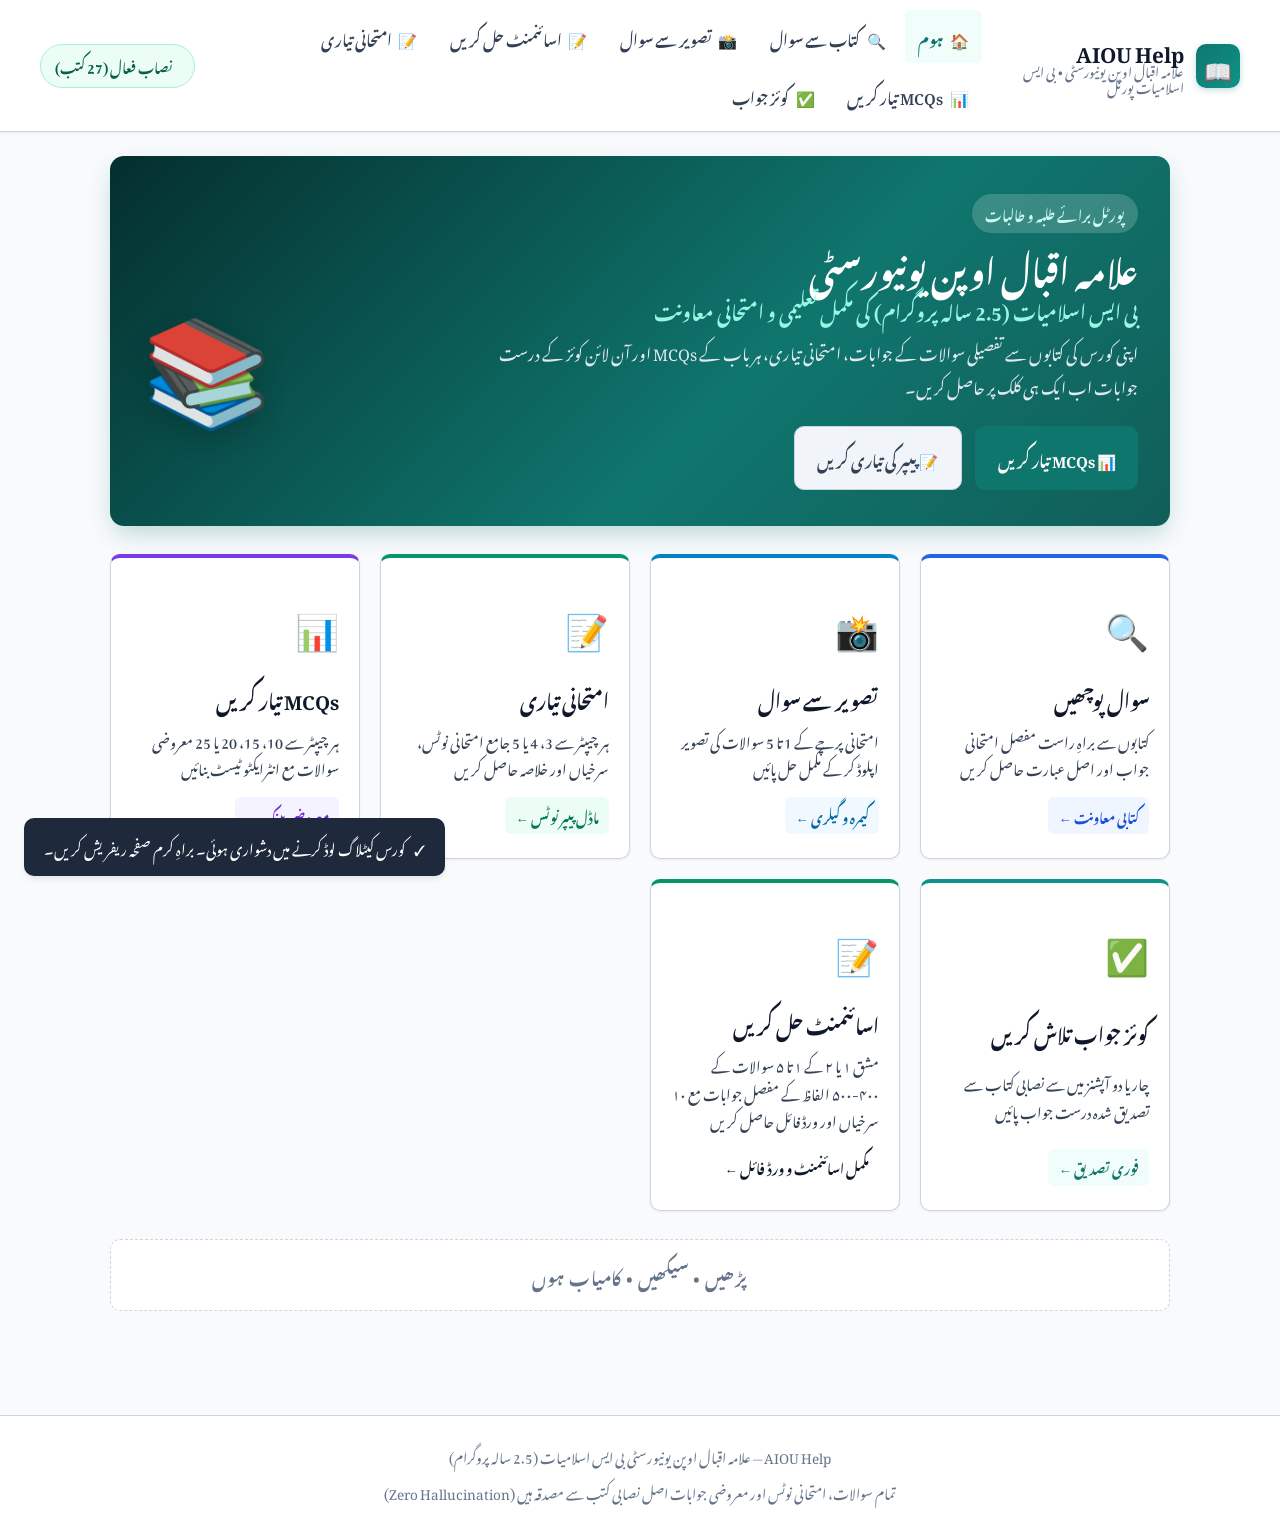
==== index.html @ 93ca55b2 "Fix assignment semester and course dropdown dynamic synchronization" ====
<!DOCTYPE html>
<html lang="ur" dir="rtl">
<head>
    <meta charset="UTF-8">
    <meta name="viewport" content="width=device-width, initial-scale=1.0, maximum-scale=5.0">
    <title>AIOU Help — علامہ اقبال اوپن یونیورسٹی تعلیمی و امتحانی پورٹل</title>
    <!-- Jameel Noori Nastaleeq Official Web Font CDN -->
    <link href="https://cdn.jsdelivr.net/npm/jameel-noori@1.1.2/jameel-noori.min.css" rel="stylesheet">
    <!-- Google Fonts Fallbacks for High-Quality Urdu Typography -->
    <link rel="preconnect" href="https://fonts.googleapis.com">
    <link rel="preconnect" href="https://fonts.gstatic.com" crossorigin>
    <link href="https://fonts.googleapis.com/css2?family=Gulzar&family=Noto+Nastaliq+Urdu:wght@400;600;700&display=swap" rel="stylesheet">
    <link rel="stylesheet" href="style.css">
</head>
<body>

    <!-- Header Section -->
    <header class="header">
        <div class="header-container">
            <div class="header-brand" onclick="switchFeature('home')">
                <div class="brand-icon-circle">📖</div>
                <div class="brand-title-wrap">
                    <h1 class="brand-title">AIOU Help</h1>
                    <span class="brand-subtitle">علامہ اقبال اوپن یونیورسٹی • بی ایس اسلامیات پورٹل</span>
                </div>
            </div>

            <!-- Desktop Nav Links -->
            <nav class="header-nav-links">
                <button class="nav-link-btn active" id="nav-btn-home" onclick="switchFeature('home')">
                    <span>🏠</span><span>ہوم</span>
                </button>
                <button class="nav-link-btn" id="nav-btn-qa" onclick="switchFeature('qa')">
                    <span>🔍</span><span>کتاب سے سوال</span>
                </button>
                <button class="nav-link-btn" id="nav-btn-image-qa" onclick="switchFeature('image_qa', true)">
                    <span>📸</span><span>تصویر سے سوال</span>
                </button>
                <button class="nav-link-btn" id="nav-btn-assignment" onclick="switchFeature('assignment')">
                    <span>📝</span><span>اسائنمنٹ حل کریں</span>
                </button>
                <button class="nav-link-btn" id="nav-btn-exam" onclick="switchFeature('exam')">
                    <span>📝</span><span>امتحانی تیاری</span>
                </button>
                <button class="nav-link-btn" id="nav-btn-mcq-gen" onclick="switchFeature('mcq_gen')">
                    <span>📊</span><span>MCQs تیار کریں</span>
                </button>
                <button class="nav-link-btn" id="nav-btn-quiz" onclick="switchFeature('quiz')">
                    <span>✅</span><span>کوئز جواب</span>
                </button>
            </nav>

            <div class="status-badge" id="system-status-badge">
                <span class="status-dot"></span>
                <span id="system-status-text">نصاب فعال (27 کتب)</span>
            </div>
        </div>
    </header>

    <!-- Hidden global elements to maintain compatibility -->
    <input type="hidden" id="semester-select" value="1">
    <input type="hidden" id="course-select" value="4934">

    <!-- Main Content Container -->
    <main class="main-content">

        <!-- SECTION 0: ہوم / ڈیش بورڈ (Overview Landing matching mockup) -->
        <section id="section-home" class="feature-panel">
            <!-- Hero Welcome Card -->
            <div class="hero-welcome-card">
                <div class="hero-content">
                    <span class="hero-tag">پورٹل برائے طلبہ و طالبات</span>
                    <h2 class="hero-title">علامہ اقبال اوپن یونیورسٹی</h2>
                    <h3 class="hero-subtitle">بی ایس اسلامیات (2.5 سالہ پروگرام) کی مکمل تعلیمی و امتحانی معاونت</h3>
                    <p class="hero-desc">اپنی کورس کی کتابوں سے تفصیلی سوالات کے جوابات، امتحانی تیاری، ہر باب کے MCQs اور آن لائن کوئز کے درست جوابات اب ایک ہی کلک پر حاصل کریں۔</p>
                    <div class="hero-actions">
                        <button class="btn btn-primary" onclick="switchFeature('mcq_gen')">
                            <span>📊 MCQs تیار کریں</span>
                        </button>
                        <button class="btn btn-secondary" onclick="switchFeature('exam')">
                            <span>📝 پیپر کی تیاری کریں</span>
                        </button>
                    </div>
                </div>
                <div class="hero-graphic">
                    <div class="hero-book-stack">📚</div>
                </div>
            </div>

            <!-- 5 Colorful Feature Cards matching user mockup collage -->
            <div class="home-feature-cards-grid">
                <!-- Card 1: کتاب سے سوال -->
                <div class="home-feat-card feat-blue" onclick="switchFeature('qa')">
                    <div class="home-feat-icon">🔍</div>
                    <h3 class="home-feat-title">سوال پوچھیں</h3>
                    <p class="home-feat-desc">کتابوں سے براہِ راست مفصل امتحانی جواب اور اصل عبارت حاصل کریں</p>
                    <span class="home-feat-badge">کتابی معاونت ←</span>
                </div>

                <!-- Card 2: تصویر سے سوال -->
                <div class="home-feat-card feat-sky" onclick="switchFeature('image_qa', true)">
                    <div class="home-feat-icon">📸</div>
                    <h3 class="home-feat-title">تصویر سے سوال</h3>
                    <p class="home-feat-desc">امتحانی پرچے کے 1 تا 5 سوالات کی تصویر اپلوڈ کر کے مکمل حل پائیں</p>
                    <span class="home-feat-badge">کیمرہ و گیلری ←</span>
                </div>

                <!-- Card 3: امتحانی تیاری -->
                <div class="home-feat-card feat-green" onclick="switchFeature('exam')">
                    <div class="home-feat-icon">📝</div>
                    <h3 class="home-feat-title">امتحانی تیاری</h3>
                    <p class="home-feat-desc">ہر چیپٹر سے 3، 4 یا 5 جامع امتحانی نوٹس، سرخیاں اور خلاصہ حاصل کریں</p>
                    <span class="home-feat-badge">ماڈل پیپر نوٹس ←</span>
                </div>

                <!-- Card 4: MCQs تیار کریں -->
                <div class="home-feat-card feat-purple" onclick="switchFeature('mcq_gen')">
                    <div class="home-feat-icon">📊</div>
                    <h3 class="home-feat-title">MCQs تیار کریں</h3>
                    <p class="home-feat-desc">ہر چیپٹر سے 10، 15، 20 یا 25 معروضی سوالات مع انٹرایکٹو ٹیسٹ بنائیں</p>
                    <span class="home-feat-badge">معروضی بینک ←</span>
                </div>

                <!-- Card 5: کوئز جواب -->
                <div class="home-feat-card feat-teal" onclick="switchFeature('quiz')">
                    <div class="home-feat-icon">✅</div>
                    <h3 class="home-feat-title">کوئز جواب تلاش کریں</h3>
                    <p class="home-feat-desc">چار یا دو آپشنز میں سے نصابی کتاب سے تصدیق شدہ درست جواب پائیں</p>
                    <span class="home-feat-badge">فوری تصدیق ←</span>
                </div>

                <!-- Card 6: اسائنمنٹ حل کریں -->
                <div class="home-feat-card feat-emerald" onclick="switchFeature('assignment')">
                    <div class="home-feat-icon">📝</div>
                    <h3 class="home-feat-title">اسائنمنٹ حل کریں</h3>
                    <p class="home-feat-desc">مشق ۱ یا ۲ کے ۱ تا ۵ سوالات کے ۴۰۰-۵۰۰ الفاظ کے مفصل جوابات مع ۱۰ سرخیاں اور ورڈ فائل حاصل کریں</p>
                    <span class="home-feat-badge">مکمل اسائنمنٹ و ورڈ فائل ←</span>
                </div>
            </div>

            <!-- Bottom Motto Tagline -->
            <div class="home-motto-bar">
                <span>پڑھیں • سیکھیں • کامیاب ہوں</span>
            </div>
        </section>

        <!-- FEATURE 1: کتاب سے سوال پوچھیں -->
        <section id="section-qa" class="feature-panel" style="display: none;">
            <div class="card">
                <div class="panel-header">
                    <h2 class="panel-title">🔍 فیچر نمبر ۱: کتاب سے سوال پوچھیں</h2>
                    <p class="panel-subtitle">کتاب کے کسی بھی موضوع، فقہی مسئلے یا امتحانی سوال کا تفصیلی جواب کتاب کے حوالے اور اصل عبارت کے ساتھ حاصل کریں۔</p>
                </div>

                <!-- Clean Integrated Selection Row -->
                <div class="selection-row-inline">
                    <div class="form-group">
                        <label class="form-label" for="qa-semester-select">
                            <span>۱۔ سمسٹر منتخب کریں:</span>
                        </label>
                        <select id="qa-semester-select" class="form-select urdu-text" onchange="onSemesterChange('qa')">
                            <option value="1">سمسٹر 1 (بہار 2024)</option>
                            <option value="2">سمسٹر 2 (خزاں 2024)</option>
                            <option value="3">سمسٹر 3 (بہار 2025)</option>
                            <option value="4">سمسٹر 4 (خزاں 2025)</option>
                            <option value="5">سمسٹر 5 (تکمیلی سمسٹر)</option>
                        </select>
                    </div>

                    <div class="form-group">
                        <label class="form-label" for="qa-course-select">
                            <span>۲۔ کتاب / کورس منتخب کریں:</span>
                        </label>
                        <select id="qa-course-select" class="form-select urdu-text" onchange="onCourseChange('qa')">
                            <option value="">-- کتاب منتخب کریں --</option>
                        </select>
                    </div>
                </div>

                <!-- Answer Mode Switcher -->
                <div class="mode-subtabs" style="margin-top: 1rem;">
                    <label class="mode-radio">
                        <input type="radio" name="qa-mode" value="explanation" checked onchange="onQAModeChange()">
                        <span>📝 تفصیلی امتحانی جواب (Detailed Exam-Style Answer)</span>
                    </label>
                    <label class="mode-radio">
                        <input type="radio" name="qa-mode" value="exact" onchange="onQAModeChange()">
                        <span>📖 کتاب کی من و عن اصل عبارت (Exact Book Quotation)</span>
                    </label>
                </div>

                <div class="form-group" style="margin-top: 1rem;">
                    <div class="form-label-row">
                        <label class="form-label" for="question-input" style="margin-bottom: 0;">
                            <span>✍️ اپنا سوال درج کریں:</span>
                        </label>
                        <div style="display: flex; gap: 0.5rem; flex-wrap: wrap;">
                            <button type="button" class="btn-paste" onclick="switchFeature('image_qa', true)">
                                <span>📷 تصویر سے سوال منتخب کریں</span>
                            </button>
                            <button type="button" class="btn-paste" onclick="pasteIntoInput('question-input')">
                                <span>📋 پیسٹ کریں</span>
                            </button>
                        </div>
                    </div>
                    <textarea 
                        id="question-input" 
                        class="form-textarea urdu-text" 
                        placeholder="مثال: شریعت اسلامیہ سے کیا مراد ہے؟ یا سیرت النبی ﷺ کا مفہوم بیان کریں... (آپ کی بورڈ سے Ctrl+V دبا کر یا اوپر 'پیسٹ کریں' بٹن سے بھی سوال پیسٹ کر سکتے ہیں)"
                    ></textarea>
                </div>

                <!-- Example Chips -->
                <div class="example-chips">
                    <span class="chip-label">فوری امتحانی سوالات:</span>
                    <button class="chip-btn urdu-text" onclick="fillExample('شریعت اسلامیہ سے کیا مراد ہے؟', '3', '2953')">شریعت اسلامیہ کی تعریف (2953)</button>
                    <button class="chip-btn urdu-text" onclick="fillExample('اصطلاحاً غزوہ سے کیا مراد ہے؟', '1', '4934')">غزوہ کی تعریف (4934)</button>
                    <button class="chip-btn urdu-text" onclick="fillExample('مذاہبِ عالم کی تاریخ اور ضرورت و اہمیت بیان کریں۔', '1', '1902')">مطالعہ مذاہبِ عالم (1902)</button>
                    <button class="chip-btn urdu-text" onclick="fillExample('اسلام کا اقتصادی نظام اور اس کی خصوصیات کیا ہیں؟', '2', '1913')">اسلام کا اقتصادی نظام (1913)</button>
                </div>

                <div class="button-row">
                    <button id="qa-submit-btn" class="btn btn-primary" onclick="handleQASubmit()">
                        <span id="qa-spinner" class="spinner" style="display: none;"></span>
                        <span>🔍 جواب حاصل کریں (Get Answer)</span>
                    </button>
                    <button class="btn btn-secondary" onclick="clearQAForm()">
                        <span>🔄 سوال صاف کریں</span>
                    </button>
                </div>

                <!-- QA Answer Result Card -->
                <div id="qa-result-area" class="answer-section" style="display: none;">
                    <div class="answer-card">
                        <div class="answer-header">
                            <div class="answer-title">
                                <span>📑</span>
                                <span id="qa-header-title">مستند کتابی جواب</span>
                            </div>
                            <div class="ref-badges">
                                <span class="ref-badge badge-book" id="qa-badge-book">کتاب</span>
                                <span class="ref-badge badge-page" id="qa-badge-page">صفحہ</span>
                            </div>
                        </div>

                        <div class="answer-body urdu-text" id="qa-body-content"></div>

                        <!-- References -->
                        <div class="references-wrapper" id="qa-references-container">
                            <h3 class="references-title">
                                <span>📚</span>
                                <span>جواب کا حوالہ (Source References)</span>
                            </h3>
                            <div id="qa-references-list"></div>
                        </div>

                        <div class="copy-actions-bar">
                            <button class="btn btn-outline" onclick="copyQAAnswerOnly(this)">
                                <span>📋 جواب کاپی کریں</span>
                            </button>
                            <button class="btn btn-outline" onclick="copyQAFullWithRefs(this)">
                                <span>📜 جواب بمع حوالہ کاپی کریں</span>
                            </button>
                            <button class="btn btn-outline" onclick="copyQAOriginalQuote(this)">
                                <span>📖 اصل عبارت کاپی کریں</span>
                            </button>
                            <button class="btn btn-outline" onclick="copyQAQuestion(this)">
                                <span>❓ سوال کاپی کریں</span>
                            </button>
                        </div>
                    </div>
                </div>

            </div>
        </section>

        <!-- FEATURE 2: تصویر سے سوال پوچھیں (Vision Multi-Question Solver) -->
        <section id="section-image-qa" class="feature-panel" style="display: none;">
            <div class="card">
                <div class="panel-header">
                    <h2 class="panel-title">📸 فیچر نمبر ۲: تصویر سے سوال پوچھیں (امتحانی پرچے کے تمام سوالات کا حل)</h2>
                    <p class="panel-subtitle">امتحانی پرچے، اسائنمنٹ یا ہاتھ سے لکھے گئے 1 تا 5 سوالات کی تصویر اپلوڈ کریں، ہمارا سسٹم تمام سوالات پڑھ کر کتاب سے مفصل امتحانی جوابات فراہم کرے گا۔</p>
                </div>

                <!-- Clean Integrated Selection Row -->
                <div class="selection-row-inline">
                    <div class="form-group">
                        <label class="form-label" for="image-qa-semester-select">
                            <span>۱۔ سمسٹر منتخب کریں:</span>
                        </label>
                        <select id="image-qa-semester-select" class="form-select urdu-text" onchange="onSemesterChange('image-qa')">
                            <option value="1">سمسٹر 1 (بہار 2024)</option>
                            <option value="2">سمسٹر 2 (خزاں 2024)</option>
                            <option value="3">سمسٹر 3 (بہار 2025)</option>
                            <option value="4">سمسٹر 4 (خزاں 2025)</option>
                            <option value="5">سمسٹر 5 (تکمیلی سمسٹر)</option>
                        </select>
                    </div>

                    <div class="form-group">
                        <label class="form-label" for="image-qa-course-select">
                            <span>۲۔ کتاب / کورس منتخب کریں:</span>
                        </label>
                        <select id="image-qa-course-select" class="form-select urdu-text" onchange="onCourseChange('image-qa')">
                            <option value="">-- کتاب منتخب کریں --</option>
                        </select>
                    </div>
                </div>

                <!-- Drag & Drop Zone -->
                <div class="image-dropzone" id="image-dropzone" onclick="triggerImageFileInput()" style="cursor: pointer; margin-top: 1.25rem;">
                    <div class="dropzone-icon">📁</div>
                    <div class="dropzone-title">اپنے کمپیوٹر یا موبائل سے سوالیہ تصویر منتخب کرنے کے لیے یہاں کلک کریں</div>
                    <div class="dropzone-desc">JPG, PNG, WEBP تصاویر اور موبائل کیمرہ فوٹوز (1 تا 5 یا اس سے زائد امتحانی سوالات)</div>
                    
                    <div class="dropzone-actions" onclick="event.stopPropagation();">
                        <button type="button" class="btn btn-primary" onclick="triggerImageFileInput()">
                            <span>📁 گیلری / PC سے تصویر منتخب کریں</span>
                        </button>
                        <button type="button" class="btn btn-secondary" onclick="triggerCameraInput()">
                            <span>📷 کیمرہ سے فوٹو لیں</span>
                        </button>
                    </div>
                </div>

                <input type="file" id="image-file-input" accept="image/*" style="display: none;" onchange="handleImageFileSelected(this)">
                <input type="file" id="camera-file-input" accept="image/*" capture="environment" style="display: none;" onchange="handleImageFileSelected(this)">

                <!-- Image Preview Card -->
                <div id="image-preview-card" class="image-preview-card" style="display: none;">
                    <img id="image-preview-thumb" class="image-preview-thumb" src="" alt="سوالیہ تصویر">
                    <div class="image-preview-info">
                        <div style="font-weight: 700; color: #0f172a;" id="image-filename">question-paper.jpg</div>
                        <div class="image-meta-pill" id="image-filesize">سائز: 250 KB</div>
                        <p style="margin-top: 0.5rem; font-size: 0.88rem; color: #64748b;">تصویر کامیابی سے منتخب ہو گئی۔ اب نیچے دیے گئے بٹن پر کلک کر کے تمام سوالات حل کریں۔</p>
                    </div>
                    <div>
                        <button type="button" class="btn btn-secondary" onclick="removeSelectedImage()" style="color: #dc2626; border-color: #fca5a5;">
                            <span>❌ تصویر ہٹائیں</span>
                        </button>
                    </div>
                </div>

                <!-- Submit Button Row -->
                <div class="button-row" style="margin-top: 1.5rem;">
                    <button id="image-submit-btn" class="btn btn-primary" onclick="handleImageQASubmit()">
                        <span id="image-spinner" class="spinner" style="display: none;"></span>
                        <span>🔍 تصویر کے تمام سوالات حل کریں (Solve All Questions)</span>
                    </button>
                    <button type="button" class="btn btn-secondary" onclick="clearImageQAForm()">
                        <span>🔄 صاف کریں</span>
                    </button>
                </div>

                <!-- Image Questions Results Container -->
                <div id="image-results-area" class="image-results-wrapper" style="display: none;">
                    <div class="image-master-bar">
                        <div class="image-master-title">
                            <span>✅</span>
                            <span id="image-master-count-text">تصویر سے حل شدہ امتحانی سوالات</span>
                        </div>
                        <button class="btn btn-primary" id="btn-copy-all-image-qa" onclick="copyAllImageQA()">
                            <span>📋 تمام سوالات و جوابات ایک ساتھ کاپی کریں</span>
                        </button>
                    </div>

                    <!-- Individual Questions Container -->
                    <div id="image-questions-container"></div>
                </div>

            </div>
        </section>

        <!-- FEATURE: اسائنمنٹ کے سوالات حل کریں (AIOU Assignment Assistant) -->
        <section id="section-assignment" class="feature-panel" style="display: none;">
            <div class="card">
                <div class="panel-header">
                    <h2 class="panel-title">📝 اسائنمنٹ حل کریں (AIOU Assignment Assistant)</h2>
                    <p class="panel-subtitle">سمسٹر، کتاب اور مشق نمبر (مشق ۱ یا ۲) کا انتخاب فرمائیں۔ مشق کے ۱ تا ۵ سوالات کے تقریباً ۴۰۰ تا ۵۰۰ الفاظ پر مشتمل مفصل و معیاری جوابات مع ۱۰ سرخیاں، کتاب، یونٹ نمبر اور صفحہ حاصل کریں اور فوری ایم ایس ورڈ (.doc) فائل ڈاؤن لوڈ کریں۔</p>
                </div>

                <!-- Assignment Selector & Form Card -->
                <div class="form-grid">
                    <!-- Row 1: Semester & Course Selectors -->
                    <div class="selectors-grid">
                        <div class="form-group">
                            <label for="assignment-semester-select">
                                <span class="label-icon">🎓</span>
                                <span>سمسٹر منتخب کریں:</span>
                            </label>
                            <select id="assignment-semester-select" class="select-field" onchange="onSemesterChange('assignment');">
                                <option value="">-- پہلے سمسٹر منتخب کریں --</option>
                            </select>
                        </div>

                        <div class="form-group">
                            <label for="assignment-course-select">
                                <span class="label-icon">📚</span>
                                <span>کتاب / کورس کوڈ منتخب کریں:</span>
                            </label>
                            <select id="assignment-course-select" class="select-field" onchange="onCourseChange('assignment');">
                                <option value="">-- پہلے سمسٹر کا انتخاب کریں --</option>
                            </select>
                        </div>
                    </div>

                    <!-- Row 2: Assignment Number Selection (مشق ۱ یا ۲) -->
                    <div class="asg-picker-row" style="margin-top: 1rem;">
                        <label class="asg-picker-title" style="font-weight: 700; color: var(--text-primary); margin-bottom: 0.5rem; display: block;">
                            <span class="label-icon">📑</span>
                            <span>مشق نمبر منتخب کریں (Select Assignment):</span>
                        </label>
                        <div class="picker-radios">
                            <label class="picker-pill">
                                <input type="radio" name="assignment-num-choice" value="1" checked onchange="handleAssignmentNumChange('1')">
                                <span>مشق نمبر ۱ (Assignment 1 — یونٹ نمبر ۱ تا ۵)</span>
                            </label>
                            <label class="picker-pill">
                                <input type="radio" name="assignment-num-choice" value="2" onchange="handleAssignmentNumChange('2')">
                                <span>مشق نمبر ۲ (Assignment 2 — یونٹ نمبر ۶ تا ۹)</span>
                            </label>
                        </div>
                    </div>

                    <!-- Row 3: Input Mode Tabs -->
                    <div class="asg-mode-tabs-container" style="margin-top: 1.25rem;">
                        <div class="asg-tabs-header">
                            <button type="button" class="asg-tab-btn active" id="asg-tab-btn-bulk" onclick="switchAssignmentInputMode('bulk')">
                                <span>📚 تمام ۵ سوالات اکٹھے حل کریں (مکمل مشق)</span>
                            </button>
                            <button type="button" class="asg-tab-btn" id="asg-tab-btn-single" onclick="switchAssignmentInputMode('single')">
                                <span>🔍 ایک ایک سوال حل کریں</span>
                            </button>
                            <button type="button" class="asg-tab-btn" id="asg-tab-btn-image" onclick="switchAssignmentInputMode('image')">
                                <span>📸 تصویر سے سوالات حل کریں</span>
                            </button>
                        </div>

                        <!-- Tab 1: Bulk 5 Questions Mode -->
                        <div id="asg-mode-bulk-area" class="asg-mode-content-box">
                            <div class="asg-bulk-toolbar">
                                <span style="font-size: 0.92rem; color: var(--text-secondary);">
                                    مشق کے پانچوں سوالات درج فرمائیں، یا نیچے دیا گیا بٹن دبا کر اس کورس اور مشق کے ۵ معیاری سوالات خودکار لوڈ کریں:
                                </span>
                                <div style="display: flex; gap: 0.5rem; flex-wrap: wrap; margin-top: 0.5rem;">
                                    <button type="button" class="btn btn-secondary btn-sm" onclick="loadStandardAssignmentQuestions()">
                                        <span>✨ اس مشق کے ۵ معیاری سوالات خودکار لوڈ کریں</span>
                                    </button>
                                    <button type="button" class="btn btn-outline btn-sm" onclick="clearAssignmentInputs()">
                                        <span>🔄 تمام خانے خالی کریں</span>
                                    </button>
                                </div>
                            </div>

                            <div class="asg-5-inputs-grid" style="margin-top: 0.85rem; display: grid; gap: 0.65rem;">
                                <div class="form-group" style="margin-bottom: 0;">
                                    <label for="asg-q-1" style="font-size: 0.9rem;"><strong>سوال نمبر ۱:</strong></label>
                                    <input type="text" id="asg-q-1" class="input-field" placeholder="پہلا سوال درج کریں...">
                                </div>
                                <div class="form-group" style="margin-bottom: 0;">
                                    <label for="asg-q-2" style="font-size: 0.9rem;"><strong>سوال نمبر ۲:</strong></label>
                                    <input type="text" id="asg-q-2" class="input-field" placeholder="دوسرا سوال درج کریں...">
                                </div>
                                <div class="form-group" style="margin-bottom: 0;">
                                    <label for="asg-q-3" style="font-size: 0.9rem;"><strong>سوال نمبر ۳:</strong></label>
                                    <input type="text" id="asg-q-3" class="input-field" placeholder="تیسرا سوال درج کریں...">
                                </div>
                                <div class="form-group" style="margin-bottom: 0;">
                                    <label for="asg-q-4" style="font-size: 0.9rem;"><strong>سوال نمبر ۴:</strong></label>
                                    <input type="text" id="asg-q-4" class="input-field" placeholder="چوتھا سوال درج کریں...">
                                </div>
                                <div class="form-group" style="margin-bottom: 0;">
                                    <label for="asg-q-5" style="font-size: 0.9rem;"><strong>سوال نمبر ۵:</strong></label>
                                    <input type="text" id="asg-q-5" class="input-field" placeholder="پانچواں سوال درج کریں...">
                                </div>
                            </div>

                            <div style="margin-top: 0.75rem;">
                                <details class="asg-paste-details" style="background: #f8fafc; border: 1px solid var(--border-light); border-radius: 6px; padding: 0.5rem 0.75rem;">
                                    <summary style="cursor: pointer; color: var(--primary); font-weight: 700; font-size: 0.9rem;">
                                        یا ایک ہی بڑے باکس میں تمام سوالات ایک ساتھ پیسٹ کریں (کلک کریں) ▾
                                    </summary>
                                    <div style="margin-top: 0.5rem;">
                                        <textarea id="asg-bulk-paste-box" class="textarea-field" rows="4" placeholder="یہاں مشق کے تمام سوالات ایک ساتھ پیسٹ کریں..."></textarea>
                                    </div>
                                </details>
                            </div>
                        </div>

                        <!-- Tab 2: Single Question Mode -->
                        <div id="asg-mode-single-area" class="asg-mode-content-box" style="display: none;">
                            <div class="form-group">
                                <label for="asg-single-q-input">
                                    <span>اپنی اسائنمنٹ کا کوئی بھی ایک سوال درج فرمائیں:</span>
                                </label>
                                <textarea id="asg-single-q-input" class="textarea-field" rows="3" placeholder="مثلاً: علمِ تجوید کی بنیادی تعریف، اہمیت اور قرآن و سنت کی روشنی میں فضائل بیان کریں۔"></textarea>
                            </div>
                            <div class="asg-tip-note" style="margin-top: 0.5rem; font-size: 0.85rem; color: #047857; background: #ecfdf5; padding: 0.5rem 0.85rem; border-radius: 6px; border: 1px solid #a7f3d0;">
                                💡 <strong>اسائنمنٹ فائل بلڈر کی سہولت:</strong> آپ جتنے بھی سوالات باری باری حل کریں گے، وہ خودکار طور پر سوال نمبر ۱، ۲، ۳ کی ترتیب سے محفوظ ہو جائیں گے اور آپ ایک ہی کلک سے مکمل اسائنمنٹ ورڈ فائل ڈاؤن لوڈ کر سکیں گے۔
                            </div>
                        </div>

                        <!-- Tab 3: Image Mode -->
                        <div id="asg-mode-image-area" class="asg-mode-content-box" style="display: none;">
                            <div class="upload-dropzone" onclick="triggerAsgImageInput()">
                                <input type="file" id="asg-image-file-input" accept="image/*" style="display: none;" onchange="handleAsgImageSelected(this)">
                                <div class="dropzone-content">
                                    <div class="dropzone-icon">📷</div>
                                    <div class="dropzone-text">
                                        <strong>اسائنمنٹ پیپر کی تصویر منتخب کریں</strong>
                                        <p>موبائل کیمرے سے تصویر لیں یا گیلری سے اپلوڈ کریں</p>
                                    </div>
                                </div>
                            </div>
                            <div id="asg-image-preview-card" style="display: none; margin-top: 0.75rem; background: #f8fafc; border: 1px solid var(--border-light); border-radius: 8px; padding: 0.75rem; align-items: center; justify-content: space-between;">
                                <div style="display: flex; align-items: center; gap: 0.75rem;">
                                    <img id="asg-image-preview-thumb" src="" alt="Preview" style="width: 50px; height: 50px; object-fit: cover; border-radius: 4px; border: 1px solid #cbd5e1;">
                                    <span id="asg-image-filename" style="font-size: 0.9rem; font-weight: 600; color: #1e293b;"></span>
                                </div>
                                <button type="button" class="btn btn-outline btn-sm" onclick="clearAsgImageSelection()">تصویر ہٹائیں ✕</button>
                            </div>
                        </div>
                    </div>

                    <!-- Submit Button Row -->
                    <div class="button-row" style="margin-top: 1.5rem;">
                        <button id="asg-submit-btn" class="btn btn-primary btn-emerald" style="width: 100%; font-size: 1.05rem; padding: 0.85rem;" onclick="handleSolveAssignment()">
                            <span id="asg-spinner" class="spinner" style="display: none;"></span>
                            <span>🚀 اسائنمنٹ کے جامع و مفصل جوابات تیار کریں (۴۰۰-۵۰۰ الفاظ مع ۱۰ سرخیاں)</span>
                        </button>
                    </div>
                </div>

                <!-- Cumulative Document Builder Bar (اسائنمنٹ ڈاکیومنٹ بلڈر سیشن) -->
                <div id="assignment-doc-builder-box" class="assignment-builder-card" style="display: none; margin-top: 1.75rem;">
                    <div class="builder-status-row">
                        <div class="builder-info">
                            <span class="builder-badge">📄 اسائنمنٹ ورڈ فائل سیشن</span>
                            <strong id="builder-course-title">کتاب: ...</strong>
                            <span id="builder-asg-pill" class="badge-pill badge-unit">مشق نمبر ۱</span>
                            <span id="builder-count-pill" class="badge-pill badge-book">۰ سوالات شامل</span>
                        </div>
                        <div class="builder-actions">
                            <button class="btn btn-primary btn-word" onclick="downloadAssignmentWordDoc('all')" title="مائیکروسافٹ ورڈ فائل ڈاؤن لوڈ کریں">
                                <span>📥 مکمل اسائنمنٹ ورڈ فائل ڈاؤن لوڈ کریں (.doc)</span>
                            </button>
                            <button class="btn btn-secondary" onclick="printAssignmentDoc()" title="پرنٹ یا پی ڈی ایف محفوظ کریں">
                                <span>🖨️ پرنٹ / PDF</span>
                            </button>
                            <button class="btn btn-outline" onclick="copyFullAssignment(this)" title="تمام سوالات کلپ بورڈ پر کاپی کریں">
                                <span>📋 تمام سوالات کاپی کریں</span>
                            </button>
                            <button class="btn btn-outline btn-danger-soft" onclick="resetAssignmentDoc()" title="نئی اسائنمنٹ شروع کریں">
                                <span>🗑️ نئی اسائنمنٹ شروع کریں</span>
                            </button>
                        </div>
                    </div>
                    <div id="builder-questions-pills-list" class="builder-pills-row"></div>
                </div>

                <!-- Assignment Results Display Area -->
                <div id="assignment-results-area" class="exam-display-area" style="display: none; margin-top: 2rem;">
                    <div class="exam-summary-bar">
                        <div>
                            <strong id="asg-summary-title">حل شدہ اسائنمنٹ سوالات</strong>
                            <div style="font-size: 0.85rem; color: var(--text-secondary);" id="asg-summary-subtitle"></div>
                        </div>
                        <div style="display: flex; gap: 0.5rem; flex-wrap: wrap;">
                            <button class="btn btn-primary btn-word" onclick="downloadAssignmentWordDoc('all')">
                                <span>📥 مکمل ورڈ فائل ڈاؤن لوڈ کریں (.doc)</span>
                            </button>
                            <button class="btn btn-outline" onclick="copyFullAssignment(this)">
                                <span>📋 تمام ۵ سوالات کاپی کریں</span>
                            </button>
                        </div>
                    </div>

                    <!-- Solved Questions Container -->
                    <div id="assignment-questions-container" class="assignment-questions-list"></div>

                    <!-- End of Assignment Bottom Action Bar -->
                    <div class="mcq-bottom-master-bar" style="margin-top: 2rem;">
                        <div class="bottom-bar-content">
                            <div class="bottom-bar-text">
                                <strong style="font-size: 1.15rem; color: #065f46;">📚 مکمل اسائنمنٹ تیار ہے!</strong>
                                <p style="margin-top: 0.35rem; color: #047857; font-size: 0.95rem;">
                                    آپ نیچے دیا گیا بٹن دبا کر یہ مکمل اسائنمنٹ آفیشل ٹائٹل پیج (سرورق)، انڈیکس، حوالہ جات اور تمام سوالات کے ۱۰ عناوین سمیت مائیکروسافٹ ورڈ (.doc) فارمیٹ میں فوری ڈاؤن لوڈ کر سکتے ہیں۔
                                </p>
                            </div>
                            <div style="display: flex; gap: 0.75rem; flex-wrap: wrap; justify-content: center;">
                                <button class="btn btn-primary btn-word" style="font-size: 1.05rem; padding: 0.85rem 1.75rem;" onclick="downloadAssignmentWordDoc('all')">
                                    <span>📥 مکمل اسائنمنٹ ورڈ فائل ڈاؤن لوڈ کریں (.doc / MS Word)</span>
                                </button>
                                <button class="btn btn-secondary" style="font-size: 1rem; padding: 0.8rem 1.4rem;" onclick="copyFullAssignment(this)">
                                    <span>📋 تمام سوالات کلپ بورڈ پر کاپی کریں</span>
                                </button>
                            </div>
                        </div>
                    </div>
                </div>

            </div>
        </section>

        <!-- FEATURE 3: پیپر کی تیاری -->
        <section id="section-exam" class="feature-panel" style="display: none;">
            <div class="card">
                <div class="panel-header">
                    <h2 class="panel-title">📝 فیچر نمبر ۳: پیپر کی تیاری (Exam Preparation)</h2>
                    <p class="panel-subtitle">منتخب کردہ کتاب کے تمام چیپٹرز سے جامع تعلیمی ماڈل نوٹس، تعریفات، ذیلی سرخیاں، مستند حوالہ جات اور خلاصہ جات حاصل کریں۔</p>
                </div>

                <div class="feature-layout-3col">
                    <!-- Right side (Desktop): مرحلہ وار ہدایات -->
                    <div class="steps-guide-card">
                        <div class="guide-title">
                            <span>📋</span>
                            <span>مرحلہ وار ہدایات</span>
                        </div>
                        <div class="guide-steps-list">
                            <div class="guide-step-item">
                                <span class="step-num-badge">۱</span>
                                <span class="step-text">سمسٹر کا انتخاب کریں</span>
                            </div>
                            <div class="guide-step-item">
                                <span class="step-num-badge">۲</span>
                                <span class="step-text">متعلقہ کتاب منتخب کریں</span>
                            </div>
                            <div class="guide-step-item">
                                <span class="step-num-badge">۳</span>
                                <span class="step-text">سوالات کی تعداد مقرر کریں</span>
                            </div>
                            <div class="guide-step-item">
                                <span class="step-num-badge">۴</span>
                                <span class="step-text">سوالات تیار کریں پر کلک کریں</span>
                            </div>
                            <div class="guide-step-item">
                                <span class="step-num-badge">۵</span>
                                <span class="step-text">مکمل امتحانی نوٹس حاصل کریں</span>
                            </div>
                        </div>
                    </div>

                    <!-- Center Form: Form controls (First on Mobile!) -->
                    <div class="center-feature-card">
                        <div class="selection-row-inline">
                            <div class="form-group">
                                <label class="form-label" for="exam-semester-select">
                                    <span>۱۔ سمسٹر منتخب کریں:</span>
                                </label>
                                <select id="exam-semester-select" class="form-select urdu-text" onchange="onSemesterChange('exam')">
                                    <option value="1">سمسٹر 1 (بہار 2024)</option>
                                    <option value="2">سمسٹر 2 (خزاں 2024)</option>
                                    <option value="3">سمسٹر 3 (بہار 2025)</option>
                                    <option value="4">سمسٹر 4 (خزاں 2025)</option>
                                    <option value="5">سمسٹر 5 (تکمیلی سمسٹر)</option>
                                </select>
                            </div>

                            <div class="form-group">
                                <label class="form-label" for="exam-course-select">
                                    <span>۲۔ کتاب / کورس منتخب کریں:</span>
                                </label>
                                <select id="exam-course-select" class="form-select urdu-text" onchange="onCourseChange('exam')">
                                    <option value="">-- کتاب منتخب کریں --</option>
                                </select>
                            </div>
                        </div>

                        <!-- Question Count Selection -->
                        <div class="option-picker-box" style="margin-top: 1rem;">
                            <span class="picker-label">۳۔ آپ ہر چیپٹر سے کتنے تفصیلی سوالات تیار کرنا چاہتے ہیں؟</span>
                            <div class="picker-radios">
                                <label class="picker-pill">
                                    <input type="radio" name="exam-count" value="3" checked>
                                    <span>3 سوالات (کل 27 نوٹس)</span>
                                </label>
                                <label class="picker-pill">
                                    <input type="radio" name="exam-count" value="4">
                                    <span>4 سوالات (کل 36 نوٹس)</span>
                                </label>
                                <label class="picker-pill">
                                    <input type="radio" name="exam-count" value="5">
                                    <span>5 سوالات (کل 45 نوٹس)</span>
                                </label>
                            </div>
                        </div>

                        <div class="button-row" style="margin-top: 1.25rem;">
                            <button id="exam-generate-btn" class="btn btn-primary" style="width: 100%; font-size: 1.05rem; padding: 0.85rem;" onclick="handleExamGenerate()">
                                <span id="exam-spinner" class="spinner" style="display: none;"></span>
                                <span>📝 امتحانی سوالات و ماڈل جوابات تیار کریں</span>
                            </button>
                        </div>
                    </div>

                    <!-- Left side (Desktop): خصوصیات -->
                    <div class="features-summary-card">
                        <div class="guide-title">
                            <span>✨</span>
                            <span>اہم خصوصیات</span>
                        </div>
                        <ul class="features-checklist">
                            <li><span class="check-icon">✓</span> <span>ہر باب سے تفصیلی امتحانی سوالات</span></li>
                            <li><span class="check-icon">✓</span> <span>تعریف، تشریح، قرآنی دلائل و خلاصہ</span></li>
                            <li><span class="check-icon">✓</span> <span>کتاب کے مصدقہ صفحات کا حوالہ</span></li>
                            <li><span class="check-icon">✓</span> <span>یک کلک کاپی برائے MS Word و موبائل</span></li>
                        </ul>
                    </div>
                </div>

                <!-- Exam Questions Display Area -->
                <div id="exam-results-container" class="exam-display-area" style="display: none; margin-top: 2rem;">
                    <div class="exam-summary-bar">
                        <div>
                            <strong id="exam-summary-title">کتاب کے تمام چیپٹرز کے امتحانی سوالات</strong>
                            <div style="font-size: 0.85rem; color: var(--text-secondary);" id="exam-summary-subtitle"></div>
                        </div>
                        <button class="btn btn-primary" onclick="copyEntireBookExamPrep()">
                            <span>💾 تمام سوالات، جوابات اور حوالہ جات کاپی کریں (برائے MS Word)</span>
                        </button>
                    </div>

                    <!-- Chapters Accordion Container -->
                    <div id="exam-chapters-accordion" class="chapters-accordion-list"></div>
                </div>

            </div>
        </section>

        <!-- FEATURE 4: ہر چیپٹر سے MCQs تیار کریں -->
        <section id="section-mcq-gen" class="feature-panel" style="display: none;">
            <div class="card">
                <div class="panel-header">
                    <h2 class="panel-title">📊 فیچر نمبر ۴: ہر چیپٹر سے MCQs تیار کریں</h2>
                    <p class="panel-subtitle">منتخب کردہ کتاب کے ہر باب سے مصدقہ 4 آپشنز (الف، ب، ج، د) والے معروضی سوالات، انٹرایکٹو ٹیسٹ، درست جوابات اور صفحہ نمبر حاصل کریں۔</p>
                </div>

                <div class="feature-layout-3col">
                    <!-- Right side (Desktop): مرحلہ وار ہدایات -->
                    <div class="steps-guide-card">
                        <div class="guide-title">
                            <span>📋</span>
                            <span>مرحلہ وار ہدایات</span>
                        </div>
                        <div class="guide-steps-list">
                            <div class="guide-step-item">
                                <span class="step-num-badge">۱</span>
                                <span class="step-text">سمسٹر کا انتخاب کریں</span>
                            </div>
                            <div class="guide-step-item">
                                <span class="step-num-badge">۲</span>
                                <span class="step-text">کورس اور کتاب منتخب کریں</span>
                            </div>
                            <div class="guide-step-item">
                                <span class="step-num-badge">۳</span>
                                <span class="step-text">MCQs کی تعداد مقرر کریں</span>
                            </div>
                            <div class="guide-step-item">
                                <span class="step-num-badge">۴</span>
                                <span class="step-text">MCQs تیار کریں پر کلک کریں</span>
                            </div>
                            <div class="guide-step-item">
                                <span class="step-num-badge">۵</span>
                                <span class="step-text">آپشن پر کلک کر کے فوری ٹیسٹ لیں</span>
                            </div>
                        </div>
                    </div>

                    <!-- Center Form: Form controls (First on Mobile!) -->
                    <div class="center-feature-card">
                        <div class="selection-row-inline">
                            <div class="form-group">
                                <label class="form-label" for="mcq-semester-select">
                                    <span>۱۔ سمسٹر منتخب کریں:</span>
                                </label>
                                <select id="mcq-semester-select" class="form-select urdu-text" onchange="onSemesterChange('mcq')">
                                    <option value="1">سمسٹر 1 (بہار 2024)</option>
                                    <option value="2">سمسٹر 2 (خزاں 2024)</option>
                                    <option value="3">سمسٹر 3 (بہار 2025)</option>
                                    <option value="4">سمسٹر 4 (خزاں 2025)</option>
                                    <option value="5">سمسٹر 5 (تکمیلی سمسٹر)</option>
                                </select>
                            </div>

                            <div class="form-group">
                                <label class="form-label" for="mcq-course-select">
                                    <span>۲۔ کتاب / کورس کا انتخاب کریں:</span>
                                </label>
                                <select id="mcq-course-select" class="form-select urdu-text" onchange="onCourseChange('mcq')">
                                    <option value="">-- کتاب منتخب کریں --</option>
                                </select>
                            </div>
                        </div>

                        <!-- MCQ Count Selection -->
                        <div class="option-picker-box" style="margin-top: 1rem;">
                            <span class="picker-label">۳۔ آپ ہر چیپٹر سے کتنے MCQs تیار کرنا چاہتے ہیں؟</span>
                            <div class="picker-radios">
                                <label class="picker-pill">
                                    <input type="radio" name="mcq-gen-count" value="10" checked>
                                    <span>10 MCQs (ہر باب)</span>
                                </label>
                                <label class="picker-pill">
                                    <input type="radio" name="mcq-gen-count" value="15">
                                    <span>15 MCQs (ہر باب)</span>
                                </label>
                                <label class="picker-pill">
                                    <input type="radio" name="mcq-gen-count" value="20">
                                    <span>20 MCQs (ہر باب)</span>
                                </label>
                                <label class="picker-pill">
                                    <input type="radio" name="mcq-gen-count" value="25">
                                    <span>25 MCQs (ہر باب)</span>
                                </label>
                            </div>
                        </div>

                        <div class="button-row" style="margin-top: 1.25rem;">
                            <button id="mcq-gen-btn" class="btn btn-primary btn-purple" style="width: 100%; font-size: 1.05rem; padding: 0.85rem;" onclick="handleMCQGenerate()">
                                <span id="mcq-gen-spinner" class="spinner" style="display: none;"></span>
                                <span>📊 MCQs تیار کریں (Generate Chapter MCQs)</span>
                            </button>
                        </div>
                    </div>

                    <!-- Left side (Desktop): خصوصیات -->
                    <div class="features-summary-card">
                        <div class="guide-title">
                            <span>✨</span>
                            <span>اہم خصوصیات</span>
                        </div>
                        <ul class="features-checklist">
                            <li><span class="check-icon">✓</span> <span>ہر باب سے مصدقہ کثیر الانتخابی سوالات</span></li>
                            <li><span class="check-icon">✓</span> <span>انٹرایکٹو کلک سے درست/غلط کی نشاندہی</span></li>
                            <li><span class="check-icon">✓</span> <span>اصل کتاب کا صفحہ نمبر اور حوالہ</span></li>
                            <li><span class="check-icon">✓</span> <span>ہر سوال کی مدلل تشریح</span></li>
                            <li><span class="check-icon">✓</span> <span>یک کلک کاپی برائے MS Word و پرچہ</span></li>
                        </ul>
                    </div>
                </div>

                <!-- MCQs Output Area -->
                <div id="mcq-gen-results-area" class="exam-display-area" style="display: none; margin-top: 2rem;">
                    <div class="exam-summary-bar">
                        <div>
                            <strong id="mcq-gen-summary-title">کتاب کے تمام چیپٹرز کے MCQs</strong>
                            <div style="font-size: 0.85rem; color: var(--text-secondary);" id="mcq-gen-summary-subtitle"></div>
                        </div>
                        <div style="display: flex; gap: 0.5rem; flex-wrap: wrap;">
                            <button class="btn btn-secondary" onclick="toggleAllMCQAnswers()">
                                <span id="mcq-toggle-text">👁️ تمام درست جوابات دکھائیں</span>
                            </button>
                            <button class="btn btn-primary btn-purple" onclick="copyEntireBookMCQs(this)">
                                <span>💾 پوری کتاب کے تمام چیپٹرز کے تمام MCQs کاپی کریں (مع ✓ درست نشانات برائے MS Word)</span>
                            </button>
                        </div>
                    </div>

                    <!-- Chapters MCQs Container -->
                    <div id="mcq-gen-chapters-container" class="chapters-accordion-list"></div>
                </div>

            </div>
        </section>

        <!-- FEATURE 5: کوئز کے درست جوابات معلوم کریں -->
        <section id="section-quiz" class="feature-panel" style="display: none;">
            <div class="card">
                <div class="panel-header">
                    <h2 class="panel-title">✅ فیچر نمبر ۵: کوئز کے درست جوابات معلوم کریں</h2>
                    <p class="panel-subtitle">کوئز کا سوال اور آپشنز درج کریں یا موبائل/پی سی سے کوئز کی تصویر اپلوڈ کریں۔ سسٹم کتاب اور نصابی قواعد کی روشنی میں تصدیق شدہ درست جواب اور علمی وجہ بتائے گا۔</p>
                </div>

                <!-- Clean Integrated Selection Row -->
                <div class="selection-row-inline">
                    <div class="form-group">
                        <label class="form-label" for="quiz-semester-select">
                            <span>۱۔ سمسٹر منتخب کریں:</span>
                        </label>
                        <select id="quiz-semester-select" class="form-select urdu-text" onchange="onSemesterChange('quiz')">
                            <option value="1">سمسٹر 1 (بہار 2024)</option>
                            <option value="2">سمسٹر 2 (خزاں 2024)</option>
                            <option value="3">سمسٹر 3 (بہار 2025)</option>
                            <option value="4">سمسٹر 4 (خزاں 2025)</option>
                            <option value="5">سمسٹر 5 (تکمیلی سمسٹر)</option>
                        </select>
                    </div>

                    <div class="form-group">
                        <label class="form-label" for="quiz-course-select">
                            <span>۲۔ کتاب / کورس کا انتخاب کریں:</span>
                        </label>
                        <select id="quiz-course-select" class="form-select urdu-text" onchange="onCourseChange('quiz')">
                            <option value="">-- کتاب منتخب کریں --</option>
                        </select>
                    </div>
                </div>

                <div class="mcq-container" style="margin-top: 1.25rem;">
                    <!-- Unified Quiz Text Input & Image Option -->
                    <div class="form-group">
                        <div class="form-label-row">
                            <label class="form-label" for="quiz-unified-input" style="margin-bottom: 0;">
                                <span>❓ کوئز کا سوال اور آپشنز درج یا پیسٹ کریں:</span>
                            </label>
                            <div style="display: flex; gap: 0.5rem; flex-wrap: wrap;">
                                <button type="button" class="btn-paste" onclick="triggerQuizImageInput()">
                                    <span>📷 کوئز کی تصویر اپلوڈ کریں (PC / Mobile)</span>
                                </button>
                                <button type="button" class="btn-paste" onclick="pasteIntoInput('quiz-unified-input')">
                                    <span>📋 پیسٹ کریں (Paste)</span>
                                </button>
                            </div>
                        </div>
                        <input type="file" id="quiz-image-file-input" accept="image/*" style="display: none;" onchange="handleQuizImageSelected(this)">
                        <textarea 
                            id="quiz-unified-input" 
                            class="form-textarea urdu-text" 
                            rows="4" 
                            placeholder="یہاں پورا کوئز سوال بمع آپشنز ایک ساتھ پیسٹ کریں، یا اوپر کیمرہ بٹن سے تصویر اپلوڈ کریں:&#10;مثال:&#10;شریعت اسلامیہ میں احکام کا اولین ماخذ کون سا ہے؟&#10;الف) قرآن مجید&#10;ب) قیاس&#10;ج) عرف"
                        ></textarea>
                    </div>

                    <!-- Quiz Image Preview (if image uploaded) -->
                    <div id="quiz-image-preview-card" class="image-preview-card" style="display: none; margin-bottom: 1rem;">
                        <img id="quiz-image-preview-thumb" class="image-preview-thumb" src="" alt="کوئز تصویر">
                        <div class="image-preview-info">
                            <div style="font-weight: 700; color: #0f172a;" id="quiz-image-filename">quiz.jpg</div>
                            <div class="image-meta-pill" id="quiz-image-filesize">کوئز تصویر منتخب ہو گئی</div>
                            <p style="margin-top: 0.5rem; font-size: 0.88rem; color: #64748b;">اب 'درست جواب تلاش کریں' پر کلک کریں۔ سسٹم تصویر سے سوال و آپشنز پڑھ کر درست جواب بتائے گا۔</p>
                        </div>
                        <div>
                            <button type="button" class="btn btn-secondary" onclick="removeQuizImage()" style="color: #dc2626; border-color: #fca5a5;">
                                <span>❌ تصویر ہٹائیں</span>
                            </button>
                        </div>
                    </div>

                    <!-- Quick Quiz Example -->
                    <div class="example-chips">
                        <span class="chip-label">فوری کوئز ٹیسٹ:</span>
                        <button class="chip-btn urdu-text" onclick="fillQuizExample()">غزوہ کی تعریف (کورس 4934)</button>
                    </div>

                    <div class="button-row">
                        <button id="quiz-submit-btn" class="btn btn-primary" onclick="handleQuizSubmit()">
                            <span id="quiz-spinner" class="spinner" style="display: none;"></span>
                            <span>✅ درست جواب تلاش کریں (Find Correct Answer)</span>
                        </button>
                        <button class="btn btn-secondary" onclick="clearQuizForm()">
                            <span>🔄 صاف کریں</span>
                        </button>
                    </div>

                    <!-- Quiz Verification Result Card -->
                    <div id="quiz-result-card" class="answer-section" style="display: none;">
                        <div class="mcq-result-box" id="quiz-result-content"></div>
                    </div>

                </div>
            </div>
        </section>

    </main>

    <!-- Footer -->
    <footer class="footer">
        <p>AIOU Help — علامہ اقبال اوپن یونیورسٹی بی ایس اسلامیات (2.5 سالہ پروگرام)</p>
        <p style="margin-top: 0.25rem;">تمام سوالات، امتحانی نوٹس اور معروضی جوابات اصل نصابی کتب سے مصدقہ ہیں (Zero Hallucination)</p>
    </footer>

    <!-- Mobile Bottom Navigation Bar (Fixed for Mobile Screens) -->
    <nav class="mobile-bottom-nav">
        <button class="mobile-nav-item active" id="mob-btn-home" onclick="switchFeature('home')">
            <span class="mobile-nav-icon">🏠</span>
            <span class="mobile-nav-label">ہوم</span>
        </button>
        <button class="mobile-nav-item" id="mob-btn-qa" onclick="switchFeature('qa')">
            <span class="mobile-nav-icon">🔍</span>
            <span class="mobile-nav-label">سوال</span>
        </button>
        <button class="mobile-nav-item" id="mob-btn-assignment" onclick="switchFeature('assignment')">
            <span class="mobile-nav-icon">📝</span>
            <span class="mobile-nav-label">اسائنمنٹ</span>
        </button>
        <button class="mobile-nav-item" id="mob-btn-exam" onclick="switchFeature('exam')">
            <span class="mobile-nav-icon">🎓</span>
            <span class="mobile-nav-label">امتحانی تیاری</span>
        </button>
        <button class="mobile-nav-item" id="mob-btn-mcq_gen" onclick="switchFeature('mcq_gen')">
            <span class="mobile-nav-icon">📊</span>
            <span class="mobile-nav-label">MCQs</span>
        </button>
        <button class="mobile-nav-item" id="mob-btn-quiz" onclick="switchFeature('quiz')">
            <span class="mobile-nav-icon">✅</span>
            <span class="mobile-nav-label">کوئز</span>
        </button>
    </nav>

    <!-- Toast Notification -->
    <div id="toast" class="toast">
        <span>✓</span>
        <span id="toast-message">مواد کامیابی سے کاپی ہوگیا۔</span>
    </div>

    <script src="app.js"></script>
</body>
</html>
---- style.css ----
/* Jameel Noori Nastaleeq Official Web Font Support */
@font-face {
    font-family: 'Jameel Noori Nastaleeq';
    src: url('https://cdn.jsdelivr.net/npm/jameel-noori/fonts/jameel-noori-nastaleeq4.woff2') format('woff2'),
         url('https://unpkg.com/jameel-noori/fonts/jameel-noori-nastaleeq4.woff2') format('woff2'),
         local('Jameel Noori Nastaleeq'),
         local('JameelNooriNastaliq'),
         local('Jameel-Noori-Nastaleeq');
    font-weight: normal;
    font-style: normal;
    font-display: swap;
}

@font-face {
    font-family: 'Jameel Noori Nastaleeq Kasheeda';
    src: local('Jameel Noori Nastaleeq Kasheeda'),
         local('JameelNooriNastaleeqKasheeda');
    font-weight: normal;
    font-style: normal;
    font-display: swap;
}

/* AIOU Help — Professional Urdu Educational & Exam Theme */
:root {
    --urdu-font: 'JameelNooriNastaliq', 'Jameel Noori Nastaleeq', 'Noto Nastaliq Urdu', 'Gulzar', 'Urdu Typesetting', serif;
    --bg-main: #f8fafc;
    --bg-card: #ffffff;
    --text-primary: #0f172a;
    --text-secondary: #334155;
    --text-muted: #64748b;
    
    --primary: #0f766e;        /* Deep Academic Teal */
    --primary-light: #f0fdfa;  /* Mint / Teal Tint */
    --primary-hover: #115e59;
    --accent-blue: #0284c7;    /* Soft Academic Sky Blue */
    --accent-blue-light: #f0f9ff;
    
    --border-light: #cbd5e1;
    --border-focus: #0f766e;
    
    --success-bg: #ecfdf5;
    --success-text: #065f46;
    --warning-bg: #fffbeb;
    --warning-text: #92400e;
    --danger-bg: #fef2f2;
    --danger-text: #991b1b;
    
    --shadow-sm: 0 1px 3px 0 rgba(0, 0, 0, 0.06);
    --shadow-md: 0 4px 6px -1px rgba(0, 0, 0, 0.08), 0 2px 4px -2px rgba(0, 0, 0, 0.04);
    --radius-sm: 6px;
    --radius-md: 10px;
    --radius-lg: 14px;
}

* {
    box-sizing: border-box;
    margin: 0;
    padding: 0;
}

body {
    background-color: var(--bg-main);
    color: var(--text-primary);
    font-family: var(--urdu-font);
    line-height: 2.3;
    direction: rtl;
    text-align: right;
    min-height: 100vh;
    display: flex;
    flex-direction: column;
    font-size: 1.05rem;
    text-rendering: optimizeLegibility;
}

h1, h2, h3, h4, h5, h6,
button, input, textarea, select,
.nav-tab, .btn, .card, .urdu-text, .answer-body, .panel-title, .site-title, .feature-name {
    font-family: var(--urdu-font) !important;
}

/* Urdu Typography Optimization */
.urdu-text {
    font-family: var(--urdu-font) !important;
    line-height: 2.3;
    letter-spacing: 0.01em;
}

/* Header & Navigation */
.header {
    background: #ffffff;
    border-bottom: 1px solid var(--border-light);
    padding: 0.65rem 1.25rem;
    position: sticky;
    top: 0;
    z-index: 100;
    box-shadow: var(--shadow-sm);
}

.header-container {
    max-width: 1200px;
    margin: 0 auto;
    display: flex;
    align-items: center;
    justify-content: space-between;
    gap: 1rem;
}

.header-brand {
    display: flex;
    align-items: center;
    gap: 0.75rem;
    cursor: pointer;
    text-decoration: none;
}

.brand-icon-circle {
    width: 44px;
    height: 44px;
    background: linear-gradient(135deg, #0f766e 0%, #0d9488 100%);
    color: #ffffff;
    border-radius: var(--radius-md);
    display: flex;
    align-items: center;
    justify-content: center;
    font-size: 1.4rem;
    box-shadow: 0 2px 6px rgba(15, 118, 110, 0.25);
    flex-shrink: 0;
}

.brand-title-wrap {
    display: flex;
    flex-direction: column;
}

.brand-title {
    font-size: 1.3rem;
    font-weight: 800;
    color: var(--text-primary);
    line-height: 1.2;
    margin: 0;
}

.brand-subtitle {
    font-size: 0.82rem;
    color: var(--text-muted);
    line-height: 1.2;
    margin: 0;
}

/* Header Nav Links on Desktop */
.header-nav-links {
    display: flex;
    align-items: center;
    gap: 0.35rem;
    flex-wrap: wrap;
}

.nav-link-btn {
    background: transparent;
    border: none;
    padding: 0.45rem 0.85rem;
    border-radius: var(--radius-sm);
    font-size: 0.95rem;
    font-weight: 600;
    color: var(--text-secondary);
    cursor: pointer;
    transition: all 0.15s ease;
    display: flex;
    align-items: center;
    gap: 0.4rem;
}

.nav-link-btn:hover {
    background: #f1f5f9;
    color: var(--primary);
}

.nav-link-btn.active {
    background: var(--primary-light);
    color: var(--primary);
    font-weight: 700;
}

.status-badge {
    display: flex;
    align-items: center;
    gap: 0.5rem;
    background: var(--success-bg);
    color: var(--success-text);
    padding: 0.35rem 0.85rem;
    border-radius: 9999px;
    font-size: 0.84rem;
    font-weight: 600;
    border: 1px solid #a7f3d0;
    flex-shrink: 0;
}
}

.status-dot {
    width: 8px;
    height: 8px;
    border-radius: 50%;
    background-color: #10b981;
    display: inline-block;
    box-shadow: 0 0 0 2px rgba(16, 185, 129, 0.25);
}

/* Main Content Layout */
.main-content {
    flex: 1;
    max-width: 1100px;
    width: 100%;
    margin: 1.5rem auto;
    padding: 0 1.25rem 3rem 1.25rem;
    display: flex;
    flex-direction: column;
    gap: 1.5rem;
}

/* Reusable Cards */
.card {
    background: var(--bg-card);
    border: 1px solid var(--border-light);
    border-radius: var(--radius-lg);
    padding: 1.5rem;
    box-shadow: var(--shadow-sm);
}

/* Selector Card */
.selector-card {
    border-top: 4px solid var(--primary);
}

.selector-header {
    display: flex;
    align-items: center;
    gap: 0.85rem;
    margin-bottom: 1.25rem;
}

.icon-circle {
    width: 44px;
    height: 44px;
    border-radius: 50%;
    background: var(--primary-light);
    color: var(--primary);
    display: flex;
    align-items: center;
    justify-content: center;
    font-size: 1.25rem;
    flex-shrink: 0;
}

.card-title {
    font-size: 1.2rem;
    font-weight: 700;
    color: var(--text-primary);
    margin-bottom: 0.2rem;
}

.card-desc {
    font-size: 0.9rem;
    color: var(--text-secondary);
}

.selection-grid {
    display: grid;
    grid-template-columns: 1fr 1fr;
    gap: 1.25rem;
}

@media (max-width: 768px) {
    .selection-grid {
        grid-template-columns: 1fr;
    }
}

/* Integrated Inline Selection Row */
.selection-row-inline {
    display: grid;
    grid-template-columns: 1fr 1.6fr;
    gap: 1rem;
    background: #f8fafc;
    padding: 1rem;
    border-radius: var(--radius-md);
    border: 1px solid var(--border-light);
}

@media (max-width: 768px) {
    .selection-row-inline {
        grid-template-columns: 1fr;
        padding: 0.75rem;
        gap: 0.75rem;
    }
}

/* Hero Welcome Card matching Mockup */
.hero-welcome-card {
    background: linear-gradient(135deg, #042f2e 0%, #0f766e 60%, #115e59 100%);
    color: #ffffff;
    border-radius: var(--radius-lg);
    padding: 2.25rem 2rem;
    margin-bottom: 1.75rem;
    display: flex;
    align-items: center;
    justify-content: space-between;
    gap: 2rem;
    box-shadow: 0 10px 25px -5px rgba(15, 118, 110, 0.3);
    position: relative;
    overflow: hidden;
}

.hero-content {
    max-width: 650px;
}

.hero-tag {
    display: inline-block;
    background: rgba(255, 255, 255, 0.18);
    color: #ccfbf1;
    font-size: 0.85rem;
    font-weight: 700;
    padding: 0.25rem 0.85rem;
    border-radius: 9999px;
    margin-bottom: 0.75rem;
    backdrop-filter: blur(4px);
}

.hero-title {
    font-size: 2.1rem;
    font-weight: 900;
    color: #ffffff;
    line-height: 1.3;
    margin-bottom: 0.35rem;
}

.hero-subtitle {
    font-size: 1.2rem;
    font-weight: 600;
    color: #99f6e4;
    line-height: 1.4;
    margin-bottom: 0.85rem;
}

.hero-desc {
    font-size: 1rem;
    color: #e2e8f0;
    line-height: 2.1;
    margin-bottom: 1.5rem;
}

.hero-actions {
    display: flex;
    gap: 0.85rem;
    flex-wrap: wrap;
}

.hero-graphic {
    font-size: 6.5rem;
    opacity: 0.9;
    filter: drop-shadow(0 10px 15px rgba(0,0,0,0.2));
}

@media (max-width: 768px) {
    .hero-welcome-card {
        padding: 1.5rem 1.25rem;
        flex-direction: column;
        text-align: center;
        gap: 1rem;
    }
    .hero-content {
        max-width: 100%;
    }
    .hero-title {
        font-size: 1.6rem;
    }
    .hero-subtitle {
        font-size: 1.05rem;
    }
    .hero-desc {
        font-size: 0.92rem;
        line-height: 1.9;
    }
    .hero-actions {
        justify-content: center;
        width: 100%;
    }
    .hero-actions .btn {
        width: 100%;
    }
    .hero-graphic {
        display: none;
    }
}

/* Home Feature Cards Grid */
.home-feature-cards-grid {
    display: grid;
    grid-template-columns: repeat(auto-fit, minmax(210px, 1fr));
    gap: 1.25rem;
    margin-bottom: 1.75rem;
}

.home-feat-card {
    background: #ffffff;
    border-radius: var(--radius-md);
    padding: 1.5rem 1.25rem;
    border: 1px solid var(--border-light);
    cursor: pointer;
    transition: all 0.2s cubic-bezier(0.4, 0, 0.2, 1);
    display: flex;
    flex-direction: column;
    justify-content: space-between;
    box-shadow: var(--shadow-sm);
    position: relative;
    overflow: hidden;
}

.home-feat-card:hover {
    transform: translateY(-4px);
    box-shadow: 0 10px 20px -3px rgba(0, 0, 0, 0.08);
}

.home-feat-icon {
    font-size: 2.2rem;
    margin-bottom: 0.75rem;
}

.home-feat-title {
    font-size: 1.2rem;
    font-weight: 800;
    color: var(--text-primary);
    margin-bottom: 0.45rem;
}

.home-feat-desc {
    font-size: 0.9rem;
    color: var(--text-secondary);
    line-height: 1.9;
    margin-bottom: 1rem;
}

.home-feat-badge {
    font-size: 0.82rem;
    font-weight: 700;
    align-self: flex-start;
    padding: 0.2rem 0.65rem;
    border-radius: 6px;
}

/* Card Accent Themes */
.feat-blue {
    border-top: 4px solid #2563eb;
}
.feat-blue .home-feat-badge {
    background: #eff6ff;
    color: #1d4ed8;
}

.feat-sky {
    border-top: 4px solid #0284c7;
}
.feat-sky .home-feat-badge {
    background: #f0f9ff;
    color: #0369a1;
}

.feat-green {
    border-top: 4px solid #059669;
}
.feat-green .home-feat-badge {
    background: #ecfdf5;
    color: #047857;
}

.feat-purple {
    border-top: 4px solid #7c3aed;
}
.feat-purple .home-feat-badge {
    background: #f5f3ff;
    color: #6d28d9;
}

.feat-teal {
    border-top: 4px solid #0d9488;
}
.feat-teal .home-feat-badge {
    background: #f0fdfa;
    color: #0f766e;
}

.btn-purple {
    background: #7c3aed !important;
    border-color: #6d28d9 !important;
}
.btn-purple:hover {
    background: #6d28d9 !important;
}

.home-motto-bar {
    text-align: center;
    padding: 1rem;
    background: #ffffff;
    border-radius: var(--radius-md);
    border: 1px dashed var(--border-light);
    color: var(--text-muted);
    font-size: 1.05rem;
    font-weight: 700;
    letter-spacing: 0.05em;
    margin-bottom: 2rem;
}

.form-group {
    display: flex;
    flex-direction: column;
    gap: 0.4rem;
}

.form-label {
    font-size: 0.92rem;
    font-weight: 700;
    color: var(--text-secondary);
    display: flex;
    align-items: center;
    gap: 0.4rem;
}

.form-select, .form-input, .form-textarea {
    width: 100%;
    padding: 0.75rem 1rem;
    font-size: 0.98rem;
    border: 1px solid var(--border-light);
    border-radius: var(--radius-md);
    background-color: #fafbfc;
    color: var(--text-primary);
    transition: all 0.15s ease-in-out;
    outline: none;
    font-family: inherit;
}

.form-select:focus, .form-input:focus, .form-textarea:focus {
    border-color: var(--primary);
    background-color: #ffffff;
    box-shadow: 0 0 0 3px rgba(15, 118, 110, 0.15);
}

.form-select:disabled {
    background-color: #f1f5f9;
    color: #94a3b8;
    cursor: not-allowed;
}

.form-textarea {
    min-height: 110px;
    resize: vertical;
}

.active-scope-banner {
    margin-top: 1.25rem;
    padding: 0.75rem 1rem;
    background: var(--primary-light);
    border-radius: var(--radius-md);
    border-right: 4px solid var(--primary);
    display: flex;
    align-items: center;
    justify-content: space-between;
    font-size: 0.88rem;
    color: var(--text-secondary);
    flex-wrap: wrap;
    gap: 0.5rem;
}

/* Feature Navigation Tabs */
.features-nav-grid {
    display: grid;
    grid-template-columns: repeat(4, 1fr);
    gap: 0.85rem;
}

@media (max-width: 900px) {
    .features-nav-grid {
        grid-template-columns: 1fr 1fr;
    }
}

@media (max-width: 540px) {
    .features-nav-grid {
        grid-template-columns: 1fr;
    }
}

.feature-card-btn {
    background: var(--bg-card);
    border: 1px solid var(--border-light);
    border-radius: var(--radius-md);
    padding: 1rem 0.85rem;
    cursor: pointer;
    text-align: center;
    transition: all 0.2s ease;
    display: flex;
    flex-direction: column;
    align-items: center;
    gap: 0.35rem;
    font-family: inherit;
}

.feature-card-btn:hover {
    border-color: var(--primary);
    background: var(--primary-light);
    transform: translateY(-2px);
    box-shadow: var(--shadow-sm);
}

.feature-card-btn.active {
    background: var(--primary);
    border-color: var(--primary);
    color: #ffffff;
    box-shadow: var(--shadow-md);
}

.feature-card-btn .feature-icon {
    font-size: 1.6rem;
}

.feature-card-btn .feature-name {
    font-size: 0.98rem;
    font-weight: 700;
}

.feature-card-btn .feature-caption {
    font-size: 0.78rem;
    color: var(--text-muted);
}

.feature-card-btn.active .feature-caption {
    color: #ccfbf1;
}

/* Mode Switchers */
.mode-subtabs {
    display: flex;
    gap: 0.75rem;
    background: #f1f5f9;
    padding: 0.35rem;
    border-radius: var(--radius-md);
    margin-top: 1rem;
    flex-wrap: wrap;
}

.mode-radio {
    flex: 1;
    min-width: 220px;
    display: flex;
    align-items: center;
    gap: 0.5rem;
    padding: 0.55rem 0.85rem;
    border-radius: var(--radius-sm);
    cursor: pointer;
    font-size: 0.88rem;
    font-weight: 600;
    color: var(--text-secondary);
    background: transparent;
    transition: all 0.15s ease;
}

.mode-radio:has(input:checked) {
    background: var(--bg-card);
    color: var(--primary);
    box-shadow: var(--shadow-sm);
}

/* Option Pickers for Exams and MCQs */
.option-picker-box {
    background: #f8fafc;
    border: 1px solid var(--border-light);
    border-radius: var(--radius-md);
    padding: 1rem 1.25rem;
    margin-bottom: 1.25rem;
}

.picker-label {
    display: block;
    font-size: 0.95rem;
    font-weight: 700;
    color: var(--text-primary);
    margin-bottom: 0.75rem;
}

.picker-radios {
    display: flex;
    gap: 0.75rem;
    flex-wrap: wrap;
}

.picker-pill {
    background: var(--bg-card);
    border: 1px solid var(--border-light);
    padding: 0.55rem 1rem;
    border-radius: var(--radius-sm);
    font-size: 0.88rem;
    font-weight: 600;
    cursor: pointer;
    display: inline-flex;
    align-items: center;
    gap: 0.4rem;
    transition: all 0.15s ease;
}

.picker-pill:hover {
    border-color: var(--primary);
    background: var(--primary-light);
}

.picker-pill:has(input:checked) {
    background: var(--primary-light);
    border-color: var(--primary);
    color: var(--primary);
    font-weight: 700;
}

/* Buttons */
.button-row {
    display: flex;
    align-items: center;
    gap: 0.75rem;
    margin-top: 1.25rem;
    flex-wrap: wrap;
}

.btn {
    display: inline-flex;
    align-items: center;
    justify-content: center;
    gap: 0.5rem;
    padding: 0.75rem 1.4rem;
    font-size: 0.95rem;
    font-weight: 700;
    border-radius: var(--radius-md);
    border: none;
    cursor: pointer;
    transition: all 0.2s ease;
    text-decoration: none;
    font-family: inherit;
}

.btn-primary {
    background-color: var(--primary);
    color: #ffffff;
}

.btn-primary:hover {
    background-color: var(--primary-hover);
}

.btn-secondary {
    background-color: #f1f5f9;
    color: var(--text-secondary);
    border: 1px solid var(--border-light);
}

.btn-secondary:hover {
    background-color: #e2e8f0;
    color: var(--text-primary);
}

.btn-outline {
    background: transparent;
    border: 1px solid var(--border-light);
    color: var(--text-secondary);
}

.btn-outline:hover {
    border-color: var(--primary);
    color: var(--primary);
    background: var(--primary-light);
}

.btn:disabled {
    opacity: 0.6;
    cursor: not-allowed;
}

/* Example Chips */
.example-chips {
    display: flex;
    flex-wrap: wrap;
    gap: 0.5rem;
    margin-top: 0.85rem;
}

.chip-label {
    font-size: 0.82rem;
    color: var(--text-secondary);
    align-self: center;
}

.chip-btn {
    background: #f1f5f9;
    border: 1px solid #cbd5e1;
    border-radius: 9999px;
    padding: 0.35rem 0.85rem;
    font-size: 0.84rem;
    color: var(--text-secondary);
    cursor: pointer;
    transition: all 0.15s ease;
}

.chip-btn:hover {
    background: var(--primary-light);
    color: var(--primary);
    border-color: #99f6e4;
}

/* Spinner */
.spinner {
    width: 18px;
    height: 18px;
    border: 2px solid rgba(255, 255, 255, 0.4);
    border-radius: 50%;
    border-top-color: #ffffff;
    animation: spin 0.8s linear infinite;
    display: inline-block;
}

@keyframes spin {
    to { transform: rotate(360deg); }
}

/* Answer Display Section */
.answer-section {
    margin-top: 1.5rem;
    animation: fadeIn 0.3s ease;
}

@keyframes fadeIn {
    from { opacity: 0; transform: translateY(6px); }
    to { opacity: 1; transform: translateY(0); }
}

.answer-card {
    background: var(--bg-card);
    border: 1px solid var(--border-light);
    border-radius: var(--radius-lg);
    overflow: hidden;
    box-shadow: var(--shadow-sm);
}

.answer-header {
    background: #f8fafc;
    border-bottom: 1px solid var(--border-light);
    padding: 1rem 1.25rem;
    display: flex;
    align-items: center;
    justify-content: space-between;
    flex-wrap: wrap;
    gap: 0.75rem;
}

.answer-title {
    font-weight: 700;
    font-size: 1.05rem;
    color: var(--text-primary);
    display: flex;
    align-items: center;
    gap: 0.5rem;
}

.answer-body {
    padding: 1.25rem 1.5rem;
    font-size: 1rem;
    line-height: 2.3;
    white-space: pre-wrap;
    word-break: break-word;
}

/* References Section */
.references-wrapper {
    background: #fafbfc;
    border-top: 1px solid var(--border-light);
    padding: 1.25rem 1.5rem;
}

.references-title {
    font-size: 0.95rem;
    font-weight: 700;
    color: var(--text-secondary);
    margin-bottom: 0.85rem;
    display: flex;
    align-items: center;
    gap: 0.4rem;
}

.ref-item {
    background: var(--bg-card);
    border: 1px solid var(--border-light);
    border-radius: var(--radius-md);
    padding: 1rem;
    margin-bottom: 0.75rem;
}

.ref-header {
    display: flex;
    align-items: center;
    justify-content: space-between;
    flex-wrap: wrap;
    gap: 0.5rem;
    margin-bottom: 0.5rem;
}

.ref-badges {
    display: flex;
    align-items: center;
    gap: 0.5rem;
    flex-wrap: wrap;
}

.ref-badge {
    font-size: 0.8rem;
    padding: 0.25rem 0.65rem;
    border-radius: var(--radius-sm);
    font-weight: 700;
}

.badge-book { background: #e0e7ff; color: #3730a3; }
.badge-page { background: #fef3c7; color: #92400e; }
.badge-line { background: #e2e8f0; color: #334155; }

.ref-quote {
    font-size: 0.95rem;
    color: var(--text-secondary);
    line-height: 2.1;
    background: #f8fafc;
    padding: 0.65rem 0.85rem;
    border-radius: var(--radius-sm);
    margin-top: 0.5rem;
    border-right: 3px solid #cbd5e1;
}

.copy-actions-bar {
    background: #f8fafc;
    border-top: 1px solid var(--border-light);
    padding: 0.85rem 1.25rem;
    display: flex;
    align-items: center;
    gap: 0.5rem;
    flex-wrap: wrap;
}

/* Exam Preparation Accordion Layout */
.exam-display-area {
    margin-top: 1.5rem;
    animation: fadeIn 0.3s ease;
}

.exam-summary-bar {
    background: #f1f5f9;
    border: 1px solid var(--border-light);
    border-radius: var(--radius-md);
    padding: 1rem 1.25rem;
    display: flex;
    align-items: center;
    justify-content: space-between;
    flex-wrap: wrap;
    gap: 0.75rem;
    margin-bottom: 1.25rem;
}

.chapters-accordion-list {
    display: flex;
    flex-direction: column;
    gap: 1.25rem;
}

.chapter-block {
    background: var(--bg-card);
    border: 1px solid var(--border-light);
    border-radius: var(--radius-lg);
    overflow: hidden;
    box-shadow: var(--shadow-sm);
}

.chapter-header {
    background: #f8fafc;
    border-bottom: 1px solid var(--border-light);
    padding: 1rem 1.25rem;
    display: flex;
    align-items: center;
    justify-content: space-between;
    flex-wrap: wrap;
    gap: 0.75rem;
}

.chapter-title-text {
    font-size: 1.1rem;
    font-weight: 700;
    color: var(--primary);
}

.chapter-questions-list {
    padding: 1rem 1.25rem;
    display: flex;
    flex-direction: column;
    gap: 0.85rem;
}

.exam-q-item {
    border: 1px solid var(--border-light);
    border-radius: var(--radius-md);
    background: #fafbfc;
    overflow: hidden;
    margin-bottom: 0.85rem;
}

.exam-q-header {
    padding: 0.95rem 1.15rem;
    cursor: pointer;
    display: flex;
    align-items: center;
    justify-content: space-between;
    gap: 0.5rem;
    font-weight: 700;
    font-size: 1.02rem;
    transition: background 0.15s ease;
    user-select: none;
}

.exam-q-header:hover {
    background: var(--primary-light);
    color: var(--primary);
}

.exam-q-body {
    display: none;
    padding: 1.5rem;
    background: #ffffff;
    border-top: 1px solid var(--border-light);
    line-height: 2.3;
}

.exam-q-body.open {
    display: block;
}

/* Detailed Educational Model Answer Styling */
.exam-section-badge {
    display: inline-block;
    padding: 0.2rem 0.65rem;
    border-radius: var(--radius-sm);
    font-weight: 700;
    font-size: 0.88rem;
    margin-bottom: 0.35rem;
}

.badge-intro { background: #e0f2fe; color: #0369a1; }
.badge-def { background: #fef3c7; color: #92400e; }
.badge-exp { background: #f0fdf4; color: #166534; }
.badge-subh { background: #f3e8ff; color: #6b21a8; }
.badge-evidence { background: #ecfdf5; color: #047857; }
.badge-contemp { background: #fff7ed; color: #c2410c; }
.badge-conclusion { background: #f1f5f9; color: #334155; }

.exam-box {
    background: #f8fafc;
    border: 1px solid var(--border-light);
    border-radius: var(--radius-sm);
    padding: 0.85rem 1rem;
    margin-bottom: 1rem;
    font-size: 0.96rem;
    line-height: 2.2;
}

.exam-subheading-card {
    background: #ffffff;
    border: 1px solid #e2e8f0;
    border-right: 4px solid var(--primary);
    border-radius: var(--radius-sm);
    padding: 0.75rem 1rem;
    margin-bottom: 0.65rem;
}

.exam-subheading-title {
    font-weight: 700;
    color: var(--primary);
    margin-bottom: 0.25rem;
}

.exam-evidence-box {
    background: #f0fdf4;
    border: 1px solid #bbf7d0;
    border-right: 4px solid #16a34a;
    border-radius: var(--radius-sm);
    padding: 0.85rem 1rem;
    margin-bottom: 1rem;
    font-size: 0.95rem;
    line-height: 2.2;
}

.exam-source-citation {
    background: #f8fafc;
    border: 1px dashed var(--border-light);
    border-radius: var(--radius-sm);
    padding: 0.75rem 1rem;
    margin-top: 1rem;
    font-size: 0.88rem;
    color: var(--text-secondary);
}

.exam-q-actions {
    margin-top: 1.25rem;
    padding-top: 0.85rem;
    border-top: 1px solid #e2e8f0;
    display: flex;
    gap: 0.5rem;
    flex-wrap: wrap;
}

/* MCQ Interactive Card Layout */
.mcq-display-item {
    border: 1px solid var(--border-light);
    border-radius: var(--radius-md);
    background: #ffffff;
    padding: 1.15rem;
    margin-bottom: 0.85rem;
}

.mcq-q-title {
    font-size: 1.02rem;
    font-weight: 700;
    color: var(--text-primary);
    margin-bottom: 0.75rem;
}

.mcq-options-container {
    display: grid;
    grid-template-columns: 1fr 1fr;
    gap: 0.5rem;
    margin-bottom: 0.75rem;
}

@media (max-width: 640px) {
    .mcq-options-container {
        grid-template-columns: 1fr;
    }
}

.mcq-option-choice {
    background: #f8fafc;
    border: 1px solid var(--border-light);
    border-radius: var(--radius-sm);
    padding: 0.65rem 0.95rem;
    font-size: 0.95rem;
    display: flex;
    align-items: center;
    gap: 0.65rem;
    transition: all 0.18s ease;
    cursor: pointer;
    user-select: none;
}

.mcq-option-choice:hover {
    background: #f1f5f9;
    border-color: #0f766e;
    transform: translateY(-1px);
    box-shadow: 0 2px 4px rgba(0, 0, 0, 0.05);
}

.mcq-option-badge {
    width: 26px;
    height: 26px;
    min-width: 26px;
    border-radius: 50%;
    background: #e2e8f0;
    color: #334155;
    font-size: 0.85rem;
    font-weight: 700;
    display: flex;
    align-items: center;
    justify-content: center;
    transition: all 0.15s ease;
}

.mcq-option-choice:hover .mcq-option-badge {
    background: #0f766e;
    color: #ffffff;
}

.mcq-option-choice.selected-correct {
    background: #dcfce7 !important;
    border-color: #16a34a !important;
    color: #15803d !important;
    font-weight: 700;
    box-shadow: 0 0 0 2px rgba(22, 163, 74, 0.25);
}

.mcq-option-choice.selected-correct .mcq-option-badge {
    background: #16a34a !important;
    color: #ffffff !important;
}

.mcq-option-choice.selected-wrong {
    background: #fee2e2 !important;
    border-color: #ef4444 !important;
    color: #b91c1c !important;
    font-weight: 700;
    box-shadow: 0 0 0 2px rgba(239, 68, 68, 0.25);
}

.mcq-option-choice.selected-wrong .mcq-option-badge {
    background: #ef4444 !important;
    color: #ffffff !important;
}

.mcq-option-choice.correct-highlight {
    background: #dcfce7 !important;
    border-color: #16a34a !important;
    color: #15803d !important;
    font-weight: 700;
}

.mcq-option-choice.correct-highlight .mcq-option-badge {
    background: #16a34a !important;
    color: #ffffff !important;
}

/* Visible Tick Badge on the Correct Option */
.mcq-option-choice.is-correct-choice {
    background: #f0fdf4 !important;
    border-color: #86efac !important;
    position: relative;
    box-shadow: 0 1px 3px rgba(16, 185, 129, 0.12);
}

.mcq-option-choice.is-correct-choice .mcq-option-badge,
.mcq-option-badge.badge-winner {
    background: #16a34a !important;
    color: #ffffff !important;
}

.mcq-option-text {
    flex: 1;
    font-weight: 500;
}

.mcq-tick-badge {
    display: inline-flex;
    align-items: center;
    gap: 0.3rem;
    background: #dcfce7;
    color: #15803d;
    border: 1px solid #86efac;
    font-size: 0.82rem;
    font-weight: 700;
    padding: 0.2rem 0.65rem;
    border-radius: 9999px;
    margin-right: auto;
    box-shadow: 0 1px 2px rgba(16, 185, 129, 0.15);
    white-space: nowrap;
}

.mcq-tick-badge .tick-icon {
    font-size: 0.95rem;
    font-weight: 900;
    color: #16a34a;
}

/* When answers are hidden in self-quiz test mode */
.hide-mcq-ticks .mcq-tick-badge {
    display: none !important;
}

.hide-mcq-ticks .mcq-option-choice.is-correct-choice:not(.selected-correct):not(.selected-wrong) {
    background: #f8fafc !important;
    border-color: var(--border-light) !important;
    box-shadow: none !important;
}

.hide-mcq-ticks .mcq-option-choice.is-correct-choice:not(.selected-correct):not(.selected-wrong) .mcq-option-badge {
    background: #e2e8f0 !important;
    color: var(--text-secondary) !important;
}

.hide-mcq-ticks .mcq-reveal-box {
    display: none !important;
}

.mcq-reveal-box {
    background: #f0fdf4;
    border: 1px solid #86efac;
    border-radius: var(--radius-sm);
    padding: 0.85rem 1rem;
    margin-top: 0.75rem;
    font-size: 0.92rem;
    line-height: 2;
}

/* ============================================================ */
/* MCQ 3-IN-1 MASTER COPY HUB & ADVANCED CARD STYLES            */
/* ============================================================ */
.mcq-master-copy-hub {
    background: linear-gradient(135deg, #fdf4ff 0%, #f5f3ff 50%, #eff6ff 100%);
    border: 2px solid #c084fc;
    border-radius: var(--radius-md);
    padding: 1.25rem 1.35rem;
    margin-bottom: 1.5rem;
    box-shadow: 0 4px 14px rgba(147, 51, 234, 0.08);
}

.copy-hub-header {
    margin-bottom: 1rem;
}

.copy-hub-title {
    font-size: 1.15rem;
    font-weight: 800;
    color: #581c87;
    display: flex;
    align-items: center;
    gap: 0.5rem;
}

.copy-hub-instruction {
    font-size: 0.92rem;
    color: #4c1d95;
    margin-top: 0.35rem;
    line-height: 1.8;
}

.copy-hub-cards-grid {
    display: grid;
    grid-template-columns: repeat(auto-fit, minmax(230px, 1fr));
    gap: 0.75rem;
    margin-bottom: 1.15rem;
}

.copy-hub-card {
    background: #ffffff;
    border: 1px solid #e9d5ff;
    border-radius: var(--radius-sm);
    padding: 0.85rem 1rem;
    display: flex;
    flex-direction: column;
    gap: 0.25rem;
    position: relative;
    box-shadow: 0 2px 4px rgba(0, 0, 0, 0.03);
}

.copy-hub-card.highlight {
    border: 2px solid #9333ea;
    background: #faf5ff;
}

.copy-hub-card .card-num {
    display: inline-flex;
    align-items: center;
    justify-content: center;
    width: 24px;
    height: 24px;
    border-radius: 50%;
    background: #e9d5ff;
    color: #581c87;
    font-weight: 800;
    font-size: 0.85rem;
}

.copy-hub-card.highlight .card-num {
    background: #9333ea;
    color: #ffffff;
}

.copy-hub-card .card-title {
    font-weight: 800;
    font-size: 0.96rem;
    color: #1e1b4b;
}

.copy-hub-card .card-desc {
    font-size: 0.85rem;
    color: #6b21a8;
    line-height: 1.7;
}

.copy-hub-main-action {
    display: flex;
    flex-wrap: wrap;
    gap: 0.75rem;
    align-items: center;
    padding-top: 0.85rem;
    border-top: 1px dashed #d8b4fe;
}

.btn-copy-all-master {
    background: linear-gradient(135deg, #7c3aed 0%, #6d28d9 100%) !important;
    color: #ffffff !important;
    font-size: 1rem !important;
    font-weight: 800 !important;
    padding: 0.8rem 1.5rem !important;
    border-radius: var(--radius-md) !important;
    box-shadow: 0 4px 12px rgba(124, 58, 237, 0.3) !important;
    border: none !important;
    cursor: pointer;
    transition: all 0.2s ease !important;
    display: inline-flex;
    align-items: center;
    gap: 0.5rem;
}

.btn-copy-all-master:hover {
    transform: translateY(-2px);
    box-shadow: 0 6px 18px rgba(124, 58, 237, 0.45) !important;
}

/* MCQ Card Header Bar & Metadata Badges */
.mcq-item-header-bar {
    display: flex;
    justify-content: space-between;
    align-items: center;
    flex-wrap: wrap;
    gap: 0.5rem;
    padding-bottom: 0.65rem;
    margin-bottom: 0.75rem;
    border-bottom: 1px dashed #e2e8f0;
}

.mcq-meta-badges {
    display: flex;
    flex-wrap: wrap;
    align-items: center;
    gap: 0.45rem;
}

.badge-pill {
    display: inline-flex;
    align-items: center;
    gap: 0.35rem;
    font-size: 0.8rem;
    font-weight: 700;
    padding: 0.25rem 0.65rem;
    border-radius: 6px;
    white-space: nowrap;
}

.badge-pill.badge-book {
    background: #eff6ff;
    color: #1d4ed8;
    border: 1px solid #bfdbfe;
}

.badge-pill.badge-unit {
    background: #f0fdf4;
    color: #15803d;
    border: 1px solid #bbf7d0;
}

.badge-pill.badge-page {
    background: #fffbeb;
    color: #b45309;
    border: 1px solid #fde68a;
}

.btn-copy-single {
    font-size: 0.82rem !important;
    font-weight: 700 !important;
    padding: 0.4rem 0.9rem !important;
    border-radius: var(--radius-sm) !important;
    border: 1px solid #cbd5e1 !important;
    background: #f8fafc !important;
    color: #0f766e !important;
    cursor: pointer;
    transition: all 0.15s ease;
    display: inline-flex;
    align-items: center;
    gap: 0.4rem;
}

.btn-copy-single:hover {
    background: #0f766e !important;
    color: #ffffff !important;
    border-color: #0f766e !important;
    transform: translateY(-1px);
    box-shadow: 0 2px 6px rgba(15, 118, 110, 0.2);
}

.mcq-q-title {
    font-size: 1.05rem;
    font-weight: 700;
    color: var(--text-primary);
    margin-bottom: 0.85rem;
    line-height: 1.9;
    display: flex;
    gap: 0.4rem;
    align-items: baseline;
}

.mcq-q-num-tag {
    color: var(--primary);
    font-weight: 800;
    white-space: nowrap;
}

.mcq-item-bottom-bar {
    display: flex;
    justify-content: flex-end;
    margin-top: 0.75rem;
    padding-top: 0.5rem;
    border-top: 1px dotted #e2e8f0;
}

/* Chapter Block Headers & Footers */
.chapter-header-info {
    display: flex;
    align-items: center;
    flex-wrap: wrap;
    gap: 0.5rem;
}

.chapter-badge {
    background: var(--primary);
    color: #ffffff;
    font-size: 0.82rem;
    font-weight: 800;
    padding: 0.25rem 0.65rem;
    border-radius: 9999px;
}

.chapter-count-pill {
    background: #e2e8f0;
    color: #334155;
    font-size: 0.8rem;
    font-weight: 700;
    padding: 0.25rem 0.6rem;
    border-radius: 9999px;
}

.chapter-pages-pill {
    background: #fef3c7;
    color: #92400e;
    font-size: 0.8rem;
    font-weight: 700;
    padding: 0.25rem 0.6rem;
    border-radius: 9999px;
}

.btn-copy-chapter {
    background: #0284c7 !important;
    color: #ffffff !important;
    font-size: 0.88rem !important;
    font-weight: 700 !important;
    padding: 0.5rem 1.15rem !important;
    border-radius: var(--radius-sm) !important;
    border: none !important;
    cursor: pointer;
    transition: all 0.15s ease;
    display: inline-flex;
    align-items: center;
    gap: 0.45rem;
}

.btn-copy-chapter:hover {
    background: #0369a1 !important;
    transform: translateY(-1px);
    box-shadow: 0 4px 10px rgba(2, 132, 199, 0.25);
}

.chapter-footer-bar {
    background: #f8fafc;
    border-top: 1px solid var(--border-light);
    padding: 0.85rem 1.25rem;
    display: flex;
    justify-content: space-between;
    align-items: center;
    flex-wrap: wrap;
    gap: 0.75rem;
    border-radius: 0 0 var(--radius-md) var(--radius-md);
}

.chapter-footer-info {
    font-weight: 700;
    font-size: 0.92rem;
    color: #15803d;
}

/* Master Bottom Bar */
.mcq-bottom-master-bar {
    background: linear-gradient(135deg, #f5f3ff 0%, #ede9fe 100%);
    border: 2px solid #c084fc;
    border-radius: var(--radius-md);
    padding: 1.5rem;
    margin-top: 2rem;
    box-shadow: 0 4px 14px rgba(147, 51, 234, 0.1);
}

.bottom-bar-content {
    display: flex;
    flex-direction: column;
    align-items: center;
    text-align: center;
    gap: 1rem;
}

/* Feature 4: Quiz Finder Form */
.mcq-container {
    display: flex;
    flex-direction: column;
    gap: 1rem;
}

.mcq-options-grid {
    display: grid;
    grid-template-columns: 1fr 1fr;
    gap: 0.75rem;
}

@media (max-width: 640px) {
    .mcq-options-grid {
        grid-template-columns: 1fr;
    }
}

.option-field {
    display: flex;
    align-items: center;
    gap: 0.5rem;
    background: #f8fafc;
    border: 1px solid var(--border-light);
    border-radius: var(--radius-md);
    padding: 0.35rem 0.75rem;
}

.option-badge {
    background: var(--primary);
    color: white;
    font-weight: 700;
    font-size: 0.85rem;
    width: 28px;
    height: 28px;
    border-radius: 50%;
    display: flex;
    align-items: center;
    justify-content: center;
    flex-shrink: 0;
}

.option-field input {
    border: none;
    background: transparent;
    outline: none;
    width: 100%;
    padding: 0.45rem 0.25rem;
    font-family: inherit;
    font-size: 0.95rem;
}

.mcq-result-box {
    background: #f0fdf4;
    border: 1px solid #86efac;
    border-radius: var(--radius-md);
    padding: 1.25rem;
    margin-bottom: 1rem;
    line-height: 2.2;
}

.mcq-winner-row {
    display: flex;
    align-items: center;
    gap: 0.85rem;
    margin-bottom: 0.75rem;
}

.winner-pill {
    background: #16a34a;
    color: white;
    font-weight: 700;
    font-size: 0.92rem;
    padding: 0.35rem 0.85rem;
    border-radius: 9999px;
    display: inline-flex;
    align-items: center;
    gap: 0.35rem;
}

/* Footer */
.footer {
    background: var(--bg-card);
    border-top: 1px solid var(--border-light);
    padding: 1.5rem;
    text-align: center;
    color: var(--text-muted);
    font-size: 0.85rem;
    margin-top: auto;
}

/* Toast Notification */
.toast {
    position: fixed;
    bottom: 24px;
    left: 24px;
    background: #1e293b;
    color: #ffffff;
    padding: 0.75rem 1.25rem;
    border-radius: var(--radius-md);
    font-size: 0.92rem;
    display: flex;
    align-items: center;
    gap: 0.5rem;
    box-shadow: var(--shadow-md);
    z-index: 100;
    opacity: 0;
    transform: translateY(20px);
    transition: all 0.25s ease;
    pointer-events: none;
}

.toast.show {
    opacity: 1;
    transform: translateY(0);
}

/* ==========================================
   PASTE HELPER BUTTON & COPY SUCCESS STATE
   ========================================== */
.form-label-row {
    display: flex;
    align-items: center;
    justify-content: space-between;
    margin-bottom: 0.5rem;
}

/* ==========================================
   FEATURE: ASSIGNMENT SOLVER & WORD BUILDER
   ========================================== */
.feat-emerald {
    border-top: 4px solid #059669;
}

.asg-picker-row {
    background: #f8fafc;
    border: 1px solid var(--border-light);
    border-radius: var(--radius-sm);
    padding: 0.85rem 1rem;
}

.asg-mode-tabs-container {
    background: #ffffff;
    border: 1px solid var(--border-light);
    border-radius: var(--radius-md);
    overflow: hidden;
}

.asg-tabs-header {
    display: flex;
    background: #f1f5f9;
    border-bottom: 1px solid var(--border-light);
    overflow-x: auto;
}

.asg-tab-btn {
    flex: 1;
    padding: 0.8rem 1rem;
    font-size: 0.95rem;
    font-weight: 700;
    color: #475569;
    background: transparent;
    border: none;
    border-bottom: 3px solid transparent;
    cursor: pointer;
    transition: all 0.18s ease;
    white-space: nowrap;
    text-align: center;
}

.asg-tab-btn:hover {
    color: #047857;
    background: #f8fafc;
}

.asg-tab-btn.active {
    color: #047857;
    background: #ffffff;
    border-bottom-color: #047857;
}

.asg-mode-content-box {
    padding: 1.25rem;
}

.asg-bulk-toolbar {
    background: #f8fafc;
    border: 1px dashed #cbd5e1;
    border-radius: var(--radius-sm);
    padding: 0.75rem 1rem;
}

.asg-5-inputs-grid input {
    background: #ffffff;
}

/* Cumulative Document Builder Bar */
.assignment-builder-card {
    background: linear-gradient(135deg, #eff6ff 0%, #f0fdf4 100%);
    border: 2px solid #3b82f6;
    border-radius: var(--radius-md);
    padding: 1.15rem 1.35rem;
    box-shadow: 0 4px 12px rgba(59, 130, 246, 0.12);
}

.builder-status-row {
    display: flex;
    justify-content: space-between;
    align-items: center;
    flex-wrap: wrap;
    gap: 0.85rem;
}

.builder-info {
    display: flex;
    align-items: center;
    flex-wrap: wrap;
    gap: 0.5rem;
}

.builder-badge {
    background: #2563eb;
    color: #ffffff;
    font-size: 0.82rem;
    font-weight: 800;
    padding: 0.25rem 0.65rem;
    border-radius: 9999px;
}

.builder-actions {
    display: flex;
    align-items: center;
    flex-wrap: wrap;
    gap: 0.5rem;
}

.builder-pills-row {
    display: flex;
    flex-wrap: wrap;
    gap: 0.4rem;
    margin-top: 0.85rem;
    padding-top: 0.65rem;
    border-top: 1px dashed #bfdbfe;
}

.builder-q-pill {
    background: #ffffff;
    color: #1e40af;
    border: 1px solid #93c5fd;
    font-size: 0.8rem;
    font-weight: 700;
    padding: 0.2rem 0.6rem;
    border-radius: 9999px;
    cursor: pointer;
    transition: all 0.15s ease;
}

.builder-q-pill:hover {
    background: #2563eb;
    color: #ffffff;
    border-color: #2563eb;
}

/* Assignment Question Card */
.assignment-q-card {
    background: #ffffff;
    border: 1px solid var(--border-light);
    border-radius: var(--radius-md);
    padding: 1.35rem;
    margin-bottom: 1.5rem;
    box-shadow: 0 2px 6px rgba(0, 0, 0, 0.04);
}

.asg-q-title-box {
    background: #f8fafc;
    border-right: 4px solid #047857;
    border-radius: 4px;
    padding: 0.75rem 1rem;
    margin-bottom: 1.15rem;
}

.asg-q-title {
    font-size: 1.2rem;
    font-weight: 800;
    color: #0f172a;
    line-height: 1.9;
    margin: 0;
}

.asg-answer-content {
    font-size: 1.05rem;
    line-height: 2.3;
    color: #1e293b;
    text-align: justify;
}

.asg-subheading-xl {
    font-size: 1.25rem;
    font-weight: 800;
    color: #047857;
    margin-top: 1.5rem;
    margin-bottom: 0.6rem;
    border-bottom: 2px solid #a7f3d0;
    padding-bottom: 0.35rem;
}

.asg-subheading-lg {
    font-size: 1.18rem;
    font-weight: 800;
    color: #0f766e;
    margin-top: 1.35rem;
    margin-bottom: 0.5rem;
    border-bottom: 1px solid #cbd5e1;
    padding-bottom: 0.3rem;
}

.asg-subheading {
    font-size: 1.12rem;
    font-weight: 800;
    color: #1e3a8a;
    background: #f0fdf4;
    border-right: 4px solid #16a34a;
    padding: 0.45rem 0.85rem;
    border-radius: 4px;
    margin-top: 1.25rem;
    margin-bottom: 0.65rem;
}

.asg-paragraph {
    margin-bottom: 0.85rem;
    text-align: justify;
}

.asg-list-item {
    margin-right: 1.5rem;
    margin-bottom: 0.35rem;
    list-style-type: square;
}

.asg-citation-box {
    background: #f0fdf4;
    border: 1px solid #86efac;
    border-radius: var(--radius-sm);
    padding: 0.85rem 1rem;
    margin-top: 1.25rem;
}

.asg-citation-box .citation-header {
    font-weight: 800;
    font-size: 0.95rem;
    color: #15803d;
    margin-bottom: 0.25rem;
}

.asg-citation-box .citation-meta {
    font-size: 0.88rem;
    color: #334155;
    margin-bottom: 0.4rem;
}

.asg-citation-box .citation-quote {
    background: #ffffff;
    border-right: 3px solid #16a34a;
    padding: 0.5rem 0.85rem;
    border-radius: 4px;
    font-size: 0.9rem;
    font-style: italic;
    color: #1e293b;
    line-height: 2;
}

.asg-card-footer {
    display: flex;
    justify-content: space-between;
    align-items: center;
    flex-wrap: wrap;
    gap: 0.6rem;
    margin-top: 1.25rem;
    padding-top: 0.85rem;
    border-top: 1px solid #e2e8f0;
}

/* MS Word Button Styles */
.btn-word {
    background: linear-gradient(135deg, #1d4ed8 0%, #1e40af 100%) !important;
    color: #ffffff !important;
    font-weight: 700 !important;
    border: none !important;
    border-radius: var(--radius-sm) !important;
    cursor: pointer;
    display: inline-flex;
    align-items: center;
    gap: 0.4rem;
    transition: all 0.18s ease !important;
    box-shadow: 0 2px 6px rgba(29, 78, 216, 0.25) !important;
}

.btn-word:hover {
    background: #1e3a8a !important;
    transform: translateY(-1px);
    box-shadow: 0 4px 10px rgba(29, 78, 216, 0.35) !important;
}

.btn-emerald {
    background: linear-gradient(135deg, #059669 0%, #047857 100%) !important;
    color: #ffffff !important;
    font-weight: 800 !important;
    border: none !important;
    box-shadow: 0 4px 12px rgba(5, 150, 105, 0.3) !important;
}

.btn-emerald:hover {
    background: #065f46 !important;
    transform: translateY(-2px);
    box-shadow: 0 6px 16px rgba(5, 150, 105, 0.4) !important;
}

.btn-danger-soft {
    background: #fef2f2 !important;
    color: #b91c1c !important;
    border-color: #fecaca !important;
}

.btn-danger-soft:hover {
    background: #fee2e2 !important;
    color: #991b1b !important;
}

@media print {
    header, footer, .mobile-bottom-nav, .panel-header, .form-grid, .builder-actions, .asg-card-footer, .mcq-bottom-master-bar, .card-quick-actions, .hero-welcome-card, .home-feature-cards-grid {
        display: none !important;
    }
    body {
        background: #ffffff !important;
        font-size: 12pt !important;
        color: #000000 !important;
    }
    .assignment-q-card {
        border: none !important;
        box-shadow: none !important;
        page-break-after: always;
        padding: 0 !important;
    }
    #assignment-results-area {
        display: block !important;
    }
}

.btn-paste {
    background: #f1f5f9;
    border: 1px solid #cbd5e1;
    color: #0f766e;
    font-size: 0.85rem;
    font-weight: 600;
    padding: 0.25rem 0.65rem;
    border-radius: var(--radius-sm);
    cursor: pointer;
    display: inline-flex;
    align-items: center;
    gap: 0.35rem;
    transition: all 0.2s ease;
}

.btn-paste:hover {
    background: #e2e8f0;
    border-color: #0f766e;
}

.btn-copied {
    background-color: #16a34a !important;
    color: #ffffff !important;
    border-color: #16a34a !important;
    transition: all 0.2s ease;
}

/* ==========================================
   IMAGE Q&A SOLVER (5th Feature Panel)
   ========================================== */
.image-dropzone {
    border: 2px dashed #0f766e;
    background: #f0fdfa;
    border-radius: var(--radius-lg);
    padding: 2.5rem 1.5rem;
    text-align: center;
    cursor: pointer;
    transition: all 0.25s ease;
    position: relative;
    margin-top: 1rem;
}

.image-dropzone:hover, .image-dropzone.dragover {
    background: #ccfbf1;
    border-color: #115e59;
    transform: scale(1.005);
}

.dropzone-icon {
    font-size: 3rem;
    margin-bottom: 0.75rem;
}

.dropzone-title {
    font-size: 1.15rem;
    font-weight: 700;
    color: #0f766e;
    margin-bottom: 0.35rem;
}

.dropzone-desc {
    color: #475569;
    font-size: 0.95rem;
    margin-bottom: 1rem;
}

.dropzone-actions {
    display: flex;
    gap: 0.75rem;
    justify-content: center;
    flex-wrap: wrap;
}

.image-preview-card {
    background: #ffffff;
    border: 1px solid var(--border-light);
    border-radius: var(--radius-lg);
    padding: 1.25rem;
    margin-top: 1.25rem;
    display: flex;
    align-items: center;
    gap: 1.25rem;
    box-shadow: var(--shadow-sm);
    flex-wrap: wrap;
}

.image-preview-thumb {
    width: 140px;
    height: 140px;
    object-fit: cover;
    border-radius: var(--radius-md);
    border: 1px solid #cbd5e1;
}

.image-preview-info {
    flex: 1;
    min-width: 220px;
}

.image-meta-pill {
    display: inline-block;
    background: #e0f2fe;
    color: #0369a1;
    font-size: 0.82rem;
    font-weight: 600;
    padding: 0.2rem 0.6rem;
    border-radius: 9999px;
    margin-top: 0.35rem;
}

/* Image Multi-Questions Results Container */
.image-results-wrapper {
    margin-top: 2rem;
}

.image-master-bar {
    background: #f8fafc;
    border: 1px solid var(--border-light);
    border-radius: var(--radius-md);
    padding: 1rem 1.25rem;
    display: flex;
    align-items: center;
    justify-content: space-between;
    flex-wrap: wrap;
    gap: 0.75rem;
    margin-bottom: 1.25rem;
}

.image-master-title {
    font-weight: 700;
    font-size: 1.1rem;
    color: #0f766e;
    display: flex;
    align-items: center;
    gap: 0.5rem;
}

.image-q-card {
    background: #ffffff;
    border: 1px solid var(--border-light);
    border-radius: var(--radius-lg);
    margin-bottom: 1.5rem;
    overflow: hidden;
    box-shadow: var(--shadow-sm);
    border-right: 4px solid #0f766e;
}

.image-q-header {
    background: #f0fdfa;
    border-bottom: 1px solid #ccfbf1;
    padding: 1rem 1.25rem;
    display: flex;
    align-items: center;
    justify-content: space-between;
    flex-wrap: wrap;
    gap: 0.75rem;
}

.image-q-number {
    font-weight: 700;
    font-size: 1.1rem;
    color: #115e59;
}

.image-q-text {
    font-size: 1.05rem;
    font-weight: 700;
    color: #0f172a;
    margin: 0.75rem 1.25rem;
    line-height: 2.1;
    background: #f8fafc;
    padding: 0.75rem 1rem;
    border-radius: var(--radius-sm);
}

.image-q-answer {
    padding: 1.25rem;
    line-height: 2.3;
    font-size: 1.02rem;
    white-space: pre-wrap;
    word-break: break-word;
}

.image-q-footer {
    background: #f8fafc;
    border-top: 1px solid var(--border-light);
    padding: 0.85rem 125rem;
    display: flex;
    align-items: center;
    justify-content: space-between;
    flex-wrap: wrap;
    gap: 0.75rem;
}

/* ==========================================================================
   3-COLUMN FEATURE LAYOUT (Matching User's Student Portal Mockup)
   ========================================================================== */
.feature-layout-3col {
    display: grid;
    grid-template-columns: 250px 1fr 250px;
    gap: 1.25rem;
    align-items: start;
    margin-top: 1.25rem;
}

.steps-guide-card {
    background: #f8fafc;
    border: 1px solid var(--border-light);
    border-radius: var(--radius-md);
    padding: 1.25rem;
    box-shadow: var(--shadow-sm);
}

.guide-title {
    font-size: 1.05rem;
    font-weight: 700;
    color: var(--primary);
    margin-bottom: 1rem;
    display: flex;
    align-items: center;
    gap: 0.5rem;
    padding-bottom: 0.6rem;
    border-bottom: 1px solid #e2e8f0;
}

.guide-steps-list {
    display: flex;
    flex-direction: column;
    gap: 0.85rem;
}

.guide-step-item {
    display: flex;
    align-items: center;
    gap: 0.75rem;
}

.step-num-badge {
    width: 28px;
    height: 28px;
    min-width: 28px;
    border-radius: 50%;
    background: var(--primary);
    color: #ffffff;
    font-weight: 700;
    font-size: 0.88rem;
    display: flex;
    align-items: center;
    justify-content: center;
    box-shadow: 0 1px 3px rgba(15, 118, 110, 0.3);
}

.step-text {
    font-size: 0.92rem;
    font-weight: 600;
    color: var(--text-primary);
    line-height: 1.8;
}

.center-feature-card {
    background: #ffffff;
    border: 1px solid var(--border-light);
    border-radius: var(--radius-md);
    padding: 1.5rem;
    box-shadow: var(--shadow-sm);
}

.features-summary-card {
    background: #f0fdfa;
    border: 1px solid #ccfbf1;
    border-radius: var(--radius-md);
    padding: 1.25rem;
    box-shadow: var(--shadow-sm);
}

.features-checklist {
    list-style: none;
    display: flex;
    flex-direction: column;
    gap: 0.85rem;
}

.features-checklist li {
    display: flex;
    align-items: flex-start;
    gap: 0.6rem;
    font-size: 0.92rem;
    color: #134e4a;
    font-weight: 600;
    line-height: 1.9;
}

.check-icon {
    color: #0d9488;
    font-weight: 900;
    font-size: 1rem;
}

/* ==========================================================================
   MOBILE BOTTOM NAVIGATION BAR (Mobile App Feel)
   ========================================================================== */
.mobile-bottom-nav {
    display: none;
    position: fixed;
    bottom: 0;
    left: 0;
    right: 0;
    background: rgba(255, 255, 255, 0.96);
    backdrop-filter: blur(12px);
    -webkit-backdrop-filter: blur(12px);
    border-top: 1px solid #e2e8f0;
    box-shadow: 0 -4px 16px rgba(0, 0, 0, 0.08);
    z-index: 9999;
    padding: 0.35rem 0.4rem;
    justify-content: space-around;
    align-items: center;
}

.mobile-nav-item {
    display: flex;
    flex-direction: column;
    align-items: center;
    justify-content: center;
    background: none;
    border: none;
    padding: 0.35rem 0.25rem;
    color: #64748b;
    cursor: pointer;
    transition: all 0.15s ease;
    border-radius: var(--radius-sm);
    font-family: inherit;
    flex: 1;
    text-align: center;
}

.mobile-nav-item:active {
    transform: scale(0.94);
}

.mobile-nav-item.active {
    color: var(--primary);
    background: var(--primary-light);
}

.mobile-nav-icon {
    font-size: 1.3rem;
    line-height: 1;
    margin-bottom: 0.15rem;
}

.mobile-nav-label {
    font-size: 0.72rem;
    font-weight: 700;
    white-space: nowrap;
}

/* ==========================================================================
   RESPONSIVE DESIGN & MOBILE OPTIMIZATIONS
   ========================================================================== */
@media (max-width: 1024px) {
    .feature-layout-3col {
        display: flex;
        flex-direction: column;
        gap: 1.25rem;
    }
    .center-feature-card {
        order: 1 !important; /* FORM FIRST! */
    }
    .steps-guide-card {
        order: 2 !important;
    }
    .features-summary-card {
        order: 3 !important;
    }
}

@media (max-width: 768px) {
    body {
        padding-bottom: 78px !important;
        font-size: 15px;
    }

    .header {
        padding: 0.45rem 0.75rem;
    }

    .header-container {
        padding: 0;
        gap: 0.5rem;
    }

    .header-nav-links {
        display: none !important;
    }

    .brand-icon-circle {
        width: 36px;
        height: 36px;
        font-size: 1.15rem;
    }

    .brand-title {
        font-size: 1.15rem;
    }

    .brand-subtitle {
        font-size: 0.72rem;
    }

    .status-badge {
        font-size: 0.72rem;
        padding: 0.2rem 0.55rem;
    }

    .mobile-bottom-nav {
        display: flex;
    }

    .app-container, .main-content {
        padding: 0.75rem 0.5rem;
        max-width: 100%;
    }

    .card {
        padding: 1.15rem 0.85rem;
        border-radius: var(--radius-md);
        margin-bottom: 1rem;
    }

    /* Hide redundant desktop scope selector on mobile */
    .selector-card {
        display: none !important;
    }

    .features-nav-grid {
        grid-template-columns: 1fr 1fr;
        gap: 0.5rem;
    }

    .feature-card-btn {
        padding: 0.75rem 0.5rem;
        min-height: auto;
    }

    .feature-icon {
        font-size: 1.4rem;
        margin-bottom: 0.25rem;
    }

    .feature-name {
        font-size: 0.92rem;
    }

    .feature-caption {
        font-size: 0.72rem;
        display: none; /* Hide verbose subtitle on small buttons for neatness */
    }

    .form-select, .form-input, .form-textarea {
        font-size: 16px; /* Prevents auto-zoom on iOS */
        padding: 0.65rem 0.85rem;
    }

    .option-picker-box {
        padding: 0.85rem;
    }

    .picker-radios {
        grid-template-columns: 1fr;
        gap: 0.5rem;
    }

    .picker-pill {
        padding: 0.6rem 0.85rem;
        font-size: 0.9rem;
    }

    .button-row {
        flex-direction: column;
        gap: 0.5rem;
    }

    .button-row .btn, .center-feature-card .btn {
        width: 100% !important;
        justify-content: center;
        padding: 0.75rem 1rem;
        font-size: 0.95rem;
    }

    .mcq-options-container {
        grid-template-columns: 1fr;
        gap: 0.5rem;
    }

    .mcq-option-choice {
        padding: 0.65rem 0.85rem;
        font-size: 0.92rem;
        width: 100%;
    }

    .chapter-header {
        flex-direction: column;
        align-items: stretch;
        gap: 0.6rem;
        padding: 0.85rem 1rem;
    }

    .chapter-header .btn {
        width: 100%;
        font-size: 0.82rem;
    }

    .chapter-title-text {
        font-size: 1rem;
    }

    .mcq-item-header-bar {
        flex-direction: column;
        align-items: stretch;
        gap: 0.6rem;
    }

    .mcq-item-header-bar .btn-copy-single,
    .mcq-item-bottom-bar .btn-copy-single {
        width: 100%;
        justify-content: center;
        font-size: 0.82rem;
    }

    .chapter-footer-bar {
        flex-direction: column;
        align-items: stretch;
        gap: 0.6rem;
        padding: 0.85rem 1rem;
    }

    .chapter-footer-bar .btn {
        width: 100%;
        justify-content: center;
        font-size: 0.85rem;
    }

    .btn-copy-all-master {
        width: 100%;
        justify-content: center;
        font-size: 0.92rem !important;
        text-align: center;
        padding: 0.85rem 1rem !important;
    }

    .exam-summary-bar {
        flex-direction: column;
        align-items: stretch;
        gap: 0.75rem;
        padding: 1rem 0.85rem;
    }

    .exam-summary-bar .btn {
        width: 100%;
        font-size: 0.85rem;
    }

    .copy-actions-bar, .exam-q-actions {
        flex-direction: column;
        gap: 0.5rem;
    }

    .copy-actions-bar .btn, .exam-q-actions .btn {
        width: 100%;
        font-size: 0.85rem;
    }

    .asg-tabs-header {
        flex-direction: column;
    }

    .asg-tab-btn {
        width: 100%;
        text-align: center;
        border-bottom: 1px solid var(--border-light);
    }

    .builder-status-row {
        flex-direction: column;
        align-items: stretch;
        gap: 0.75rem;
    }

    .builder-actions {
        flex-direction: column;
        gap: 0.5rem;
    }

    .builder-actions .btn {
        width: 100%;
        justify-content: center;
    }

    .asg-card-footer {
        flex-direction: column;
        gap: 0.5rem;
    }

    .asg-card-footer .btn {
        width: 100%;
        justify-content: center;
    }

    .card-quick-actions {
        width: 100%;
        flex-direction: column;
    }

    .card-quick-actions .btn {
        width: 100%;
        justify-content: center;
    }

    .mcq-winner-row {
        flex-direction: column;
        align-items: flex-start;
        gap: 0.5rem;
    }

    .image-dropzone {
        padding: 1.5rem 1rem;
    }

    .dropzone-actions {
        flex-direction: column;
        width: 100%;
    }

    .dropzone-actions .btn {
        width: 100%;
    }

    .image-preview-card {
        flex-direction: column;
        align-items: center;
        text-align: center;
    }

    .image-preview-thumb {
        width: 100%;
        max-width: 240px;
        height: auto;
        max-height: 200px;
    }

    .image-preview-info {
        min-width: 100%;
    }

    .toast {
        left: 1rem;
        right: 1rem;
        bottom: 85px; /* Above the mobile nav */
        max-width: calc(100% - 2rem);
        text-align: center;
    }
}

@media (max-width: 480px) {
    .features-nav-grid {
        grid-template-columns: 1fr;
    }
    .header-logo-badge {
        font-size: 1.8rem;
    }
}
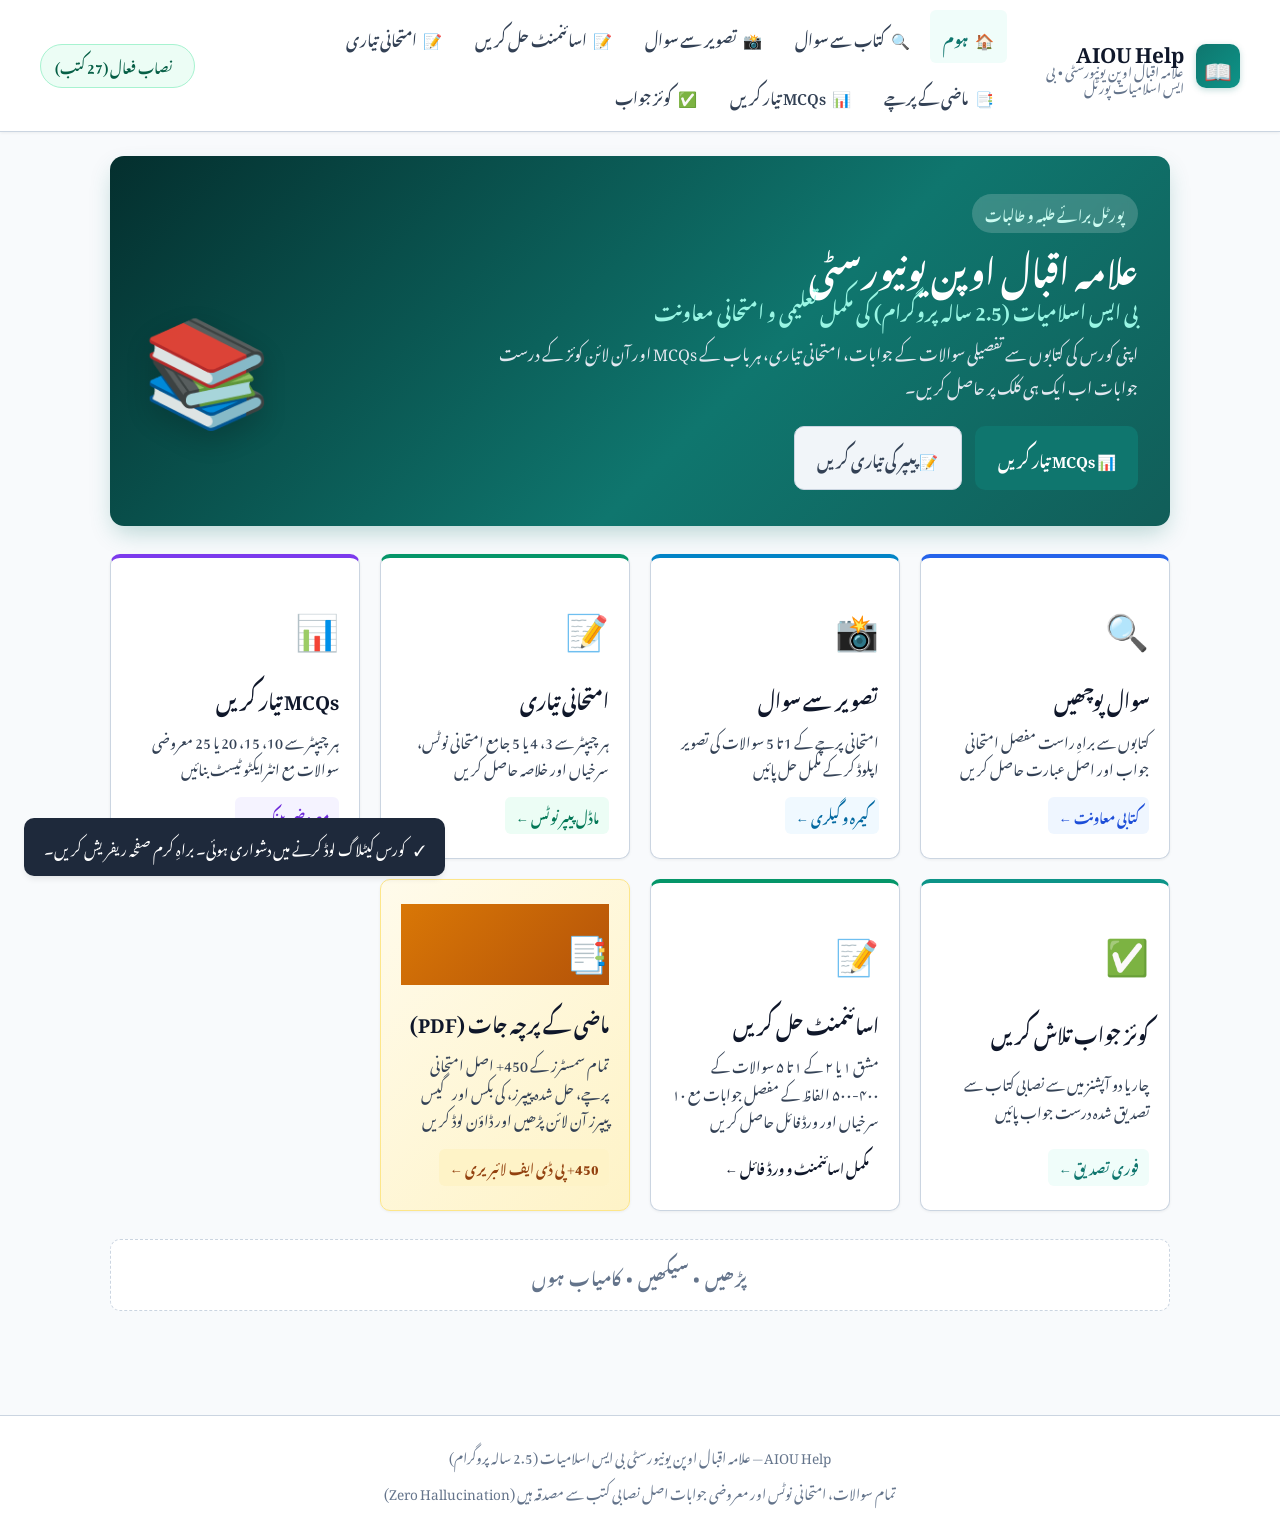
==== commit e308cf64: "Add comprehensive Past Papers PDF Library (456 papers across 5 semesters) with online viewer, multi-" ====
--- a/index.html
+++ b/index.html
@@ -42,6 +42,9 @@
                 <button class="nav-link-btn" id="nav-btn-exam" onclick="switchFeature('exam')">
                     <span>📝</span><span>امتحانی تیاری</span>
                 </button>
+                <button class="nav-link-btn" id="nav-btn-past-papers" onclick="openPastPapersDirectly()">
+                    <span>📑</span><span>ماضی کے پرچے</span>
+                </button>
                 <button class="nav-link-btn" id="nav-btn-mcq-gen" onclick="switchFeature('mcq_gen')">
                     <span>📊</span><span>MCQs تیار کریں</span>
                 </button>
@@ -136,6 +139,14 @@
                     <p class="home-feat-desc">مشق ۱ یا ۲ کے ۱ تا ۵ سوالات کے ۴۰۰-۵۰۰ الفاظ کے مفصل جوابات مع ۱۰ سرخیاں اور ورڈ فائل حاصل کریں</p>
                     <span class="home-feat-badge">مکمل اسائنمنٹ و ورڈ فائل ←</span>
                 </div>
+
+                <!-- Card 7: ماضی کے امتحانی پرچہ جات -->
+                <div class="home-feat-card feat-amber" onclick="openPastPapersDirectly()">
+                    <div class="home-feat-icon">📑</div>
+                    <h3 class="home-feat-title">ماضی کے پرچہ جات (PDF)</h3>
+                    <p class="home-feat-desc">تمام سمسٹرز کے 450+ اصل امتحانی پرچے، حل شدہ پیپرز، کی بکس اور گیس پیپرز آن لائن پڑھیں اور ڈاؤن لوڈ کریں</p>
+                    <span class="home-feat-badge">450+ پی ڈی ایف لائبریری ←</span>
+                </div>
             </div>
 
             <!-- Bottom Motto Tagline -->
@@ -602,127 +613,249 @@
             </div>
         </section>
 
-        <!-- FEATURE 3: پیپر کی تیاری -->
+        <!-- FEATURE 3: پیپر کی تیاری و ماضی کے پرچہ جات -->
         <section id="section-exam" class="feature-panel" style="display: none;">
             <div class="card">
                 <div class="panel-header">
-                    <h2 class="panel-title">📝 فیچر نمبر ۳: پیپر کی تیاری (Exam Preparation)</h2>
-                    <p class="panel-subtitle">منتخب کردہ کتاب کے تمام چیپٹرز سے جامع تعلیمی ماڈل نوٹس، تعریفات، ذیلی سرخیاں، مستند حوالہ جات اور خلاصہ جات حاصل کریں۔</p>
-                </div>
-
-                <div class="feature-layout-3col">
-                    <!-- Right side (Desktop): مرحلہ وار ہدایات -->
-                    <div class="steps-guide-card">
-                        <div class="guide-title">
-                            <span>📋</span>
-                            <span>مرحلہ وار ہدایات</span>
-                        </div>
-                        <div class="guide-steps-list">
-                            <div class="guide-step-item">
-                                <span class="step-num-badge">۱</span>
-                                <span class="step-text">سمسٹر کا انتخاب کریں</span>
-                            </div>
-                            <div class="guide-step-item">
-                                <span class="step-num-badge">۲</span>
-                                <span class="step-text">متعلقہ کتاب منتخب کریں</span>
-                            </div>
-                            <div class="guide-step-item">
-                                <span class="step-num-badge">۳</span>
-                                <span class="step-text">سوالات کی تعداد مقرر کریں</span>
-                            </div>
-                            <div class="guide-step-item">
-                                <span class="step-num-badge">۴</span>
-                                <span class="step-text">سوالات تیار کریں پر کلک کریں</span>
-                            </div>
-                            <div class="guide-step-item">
-                                <span class="step-num-badge">۵</span>
-                                <span class="step-text">مکمل امتحانی نوٹس حاصل کریں</span>
-                            </div>
-                        </div>
-                    </div>
-
-                    <!-- Center Form: Form controls (First on Mobile!) -->
-                    <div class="center-feature-card">
-                        <div class="selection-row-inline">
+                    <h2 class="panel-title">📝 فیچر نمبر ۳: پیپر کی تیاری و امتحانی پرچہ جات (Exam Preparation & Past Papers)</h2>
+                    <p class="panel-subtitle">امتحانی تیاری کے لیے نصابی کتب سے AI گیس پیپر نوٹس تیار کریں یا علامہ اقبال اوپن یونیورسٹی کے 450+ اصل سابقہ پرچہ جات، حل شدہ پیپرز اور کی بکس آن لائن پڑھیں، ڈاؤن لوڈ اور شیئر کریں۔</p>
+                </div>
+
+                <!-- Mode Selection Banner: Book Prep vs Past Papers -->
+                <div class="exam-prep-mode-selector-banner">
+                    <div class="mode-selector-header">
+                        <span class="mode-badge">طریقہ انتخاب فرمائیں</span>
+                        <h3 class="mode-main-question">🎯 آپ پیپر کی تیاری کس ذریعے سے کرنا چاہتے ہیں؟</h3>
+                        <p class="mode-main-subtitle">اپنی سہولت کے مطابق پاسٹ پیپرز لائبریری منتخب کریں یا نصابی کتاب سے چیپٹر وائز ماڈل امتحانی نوٹس تیار فرمائیں۔</p>
+                    </div>
+                    <div class="mode-selector-tabs">
+                        <button type="button" class="mode-tab-btn active" id="btn-mode-past-papers" onclick="switchExamPrepMode('past')">
+                            <span class="tab-icon">📑</span>
+                            <div class="tab-text-block">
+                                <span class="tab-head-title">ماضی کے اصل پرچہ جات (AIOU Past Papers PDFs)</span>
+                                <span class="tab-sub-title">تمام سمسٹرز کے 450+ اصلی سابقہ پرچے، حل شدہ پیپرز، کی بکس، نوٹس اور گیس پیپرز</span>
+                            </div>
+                            <span class="tab-tag-pill">مستند لائبریری 🔥</span>
+                        </button>
+                        <button type="button" class="mode-tab-btn" id="btn-mode-book-prep" onclick="switchExamPrepMode('book')">
+                            <span class="tab-icon">📚</span>
+                            <div class="tab-text-block">
+                                <span class="tab-head-title">نصابی کتاب سے تیاری (AI گیس پیپر و نوٹس)</span>
+                                <span class="tab-sub-title">ہر چیپٹر سے 3 تا 5 تفصیلی امتحانی سوالات، ماڈل جوابات اور قرآنی و نصابی حوالہ جات</span>
+                            </div>
+                        </button>
+                    </div>
+                </div>
+
+                <!-- VIEW 1: PAST PAPERS LIBRARY (Default & Active) -->
+                <div id="exam-prep-past-view">
+                    <!-- Filters & Search Card -->
+                    <div class="past-filters-card">
+                        <div class="past-filters-grid">
+                            <!-- Semester Select -->
                             <div class="form-group">
-                                <label class="form-label" for="exam-semester-select">
+                                <label class="form-label" for="past-semester-select">
+                                    <span class="label-icon">🎓</span>
                                     <span>۱۔ سمسٹر منتخب کریں:</span>
                                 </label>
-                                <select id="exam-semester-select" class="form-select urdu-text" onchange="onSemesterChange('exam')">
-                                    <option value="1">سمسٹر 1 (بہار 2024)</option>
-                                    <option value="2">سمسٹر 2 (خزاں 2024)</option>
-                                    <option value="3">سمسٹر 3 (بہار 2025)</option>
-                                    <option value="4">سمسٹر 4 (خزاں 2025)</option>
-                                    <option value="5">سمسٹر 5 (تکمیلی سمسٹر)</option>
+                                <select id="past-semester-select" class="form-select urdu-text" onchange="onPastSemesterChange()">
+                                    <option value="1">سمسٹر 1 (Semester 1 - 125 پرچے)</option>
+                                    <option value="2">سمسٹر 2 (Semester 2 - 132 پرچے)</option>
+                                    <option value="3">سمسٹر 3 (Semester 3 - 121 پرچے)</option>
+                                    <option value="4">سمسٹر 4 (Semester 4 - 37 پرچے)</option>
+                                    <option value="5">سمسٹر 5 (Semester 5 - 41 پرچے)</option>
                                 </select>
                             </div>
 
+                            <!-- Course Code Select -->
                             <div class="form-group">
-                                <label class="form-label" for="exam-course-select">
+                                <label class="form-label" for="past-course-select">
+                                    <span class="label-icon">📚</span>
                                     <span>۲۔ کتاب / کورس منتخب کریں:</span>
                                 </label>
-                                <select id="exam-course-select" class="form-select urdu-text" onchange="onCourseChange('exam')">
-                                    <option value="">-- کتاب منتخب کریں --</option>
+                                <select id="past-course-select" class="form-select urdu-text" onchange="onPastCourseChange()">
+                                    <option value="ALL">-- منتخب کردہ سمسٹر کی تمام کتب کے پرچے --</option>
                                 </select>
                             </div>
-                        </div>
-
-                        <!-- Question Count Selection -->
-                        <div class="option-picker-box" style="margin-top: 1rem;">
-                            <span class="picker-label">۳۔ آپ ہر چیپٹر سے کتنے تفصیلی سوالات تیار کرنا چاہتے ہیں؟</span>
-                            <div class="picker-radios">
-                                <label class="picker-pill">
-                                    <input type="radio" name="exam-count" value="3" checked>
-                                    <span>3 سوالات (کل 27 نوٹس)</span>
+
+                            <!-- Search Input -->
+                            <div class="form-group">
+                                <label class="form-label" for="past-search-input">
+                                    <span class="label-icon">🔍</span>
+                                    <span>۳۔ پرچہ تلاش کریں:</span>
                                 </label>
-                                <label class="picker-pill">
-                                    <input type="radio" name="exam-count" value="4">
-                                    <span>4 سوالات (کل 36 نوٹس)</span>
-                                </label>
-                                <label class="picker-pill">
-                                    <input type="radio" name="exam-count" value="5">
-                                    <span>5 سوالات (کل 45 نوٹس)</span>
-                                </label>
-                            </div>
-                        </div>
-
-                        <div class="button-row" style="margin-top: 1.25rem;">
-                            <button id="exam-generate-btn" class="btn btn-primary" style="width: 100%; font-size: 1.05rem; padding: 0.85rem;" onclick="handleExamGenerate()">
-                                <span id="exam-spinner" class="spinner" style="display: none;"></span>
-                                <span>📝 امتحانی سوالات و ماڈل جوابات تیار کریں</span>
-                            </button>
-                        </div>
-                    </div>
-
-                    <!-- Left side (Desktop): خصوصیات -->
-                    <div class="features-summary-card">
-                        <div class="guide-title">
-                            <span>✨</span>
-                            <span>اہم خصوصیات</span>
-                        </div>
-                        <ul class="features-checklist">
-                            <li><span class="check-icon">✓</span> <span>ہر باب سے تفصیلی امتحانی سوالات</span></li>
-                            <li><span class="check-icon">✓</span> <span>تعریف، تشریح، قرآنی دلائل و خلاصہ</span></li>
-                            <li><span class="check-icon">✓</span> <span>کتاب کے مصدقہ صفحات کا حوالہ</span></li>
-                            <li><span class="check-icon">✓</span> <span>یک کلک کاپی برائے MS Word و موبائل</span></li>
-                        </ul>
-                    </div>
-                </div>
-
-                <!-- Exam Questions Display Area -->
-                <div id="exam-results-container" class="exam-display-area" style="display: none; margin-top: 2rem;">
-                    <div class="exam-summary-bar">
-                        <div>
-                            <strong id="exam-summary-title">کتاب کے تمام چیپٹرز کے امتحانی سوالات</strong>
-                            <div style="font-size: 0.85rem; color: var(--text-secondary);" id="exam-summary-subtitle"></div>
-                        </div>
-                        <button class="btn btn-primary" onclick="copyEntireBookExamPrep()">
-                            <span>💾 تمام سوالات، جوابات اور حوالہ جات کاپی کریں (برائے MS Word)</span>
-                        </button>
-                    </div>
-
-                    <!-- Chapters Accordion Container -->
-                    <div id="exam-chapters-accordion" class="chapters-accordion-list"></div>
+                                <div class="search-input-wrap">
+                                    <input type="text" id="past-search-input" class="form-input urdu-text" placeholder="مثلاً: 2025، حل شدہ، گیس پیپر، بہار، 1902..." oninput="onPastSearchInput()">
+                                    <button type="button" class="search-clear-btn" onclick="clearPastSearch()" title="تلاش ختم کریں">✕</button>
+                                </div>
+                            </div>
+                        </div>
+
+                        <!-- Category Filter Pills -->
+                        <div class="past-category-pills-row">
+                            <span class="pills-label">قسم کے لحاظ سے فلٹر:</span>
+                            <div class="pills-wrap">
+                                <button type="button" class="past-cat-pill active" id="past-pill-ALL" onclick="onPastCategoryClick('ALL')">🌟 تمام (<span id="cat-count-all">0</span>)</button>
+                                <button type="button" class="past-cat-pill" id="past-pill-past_paper" onclick="onPastCategoryClick('past_paper')">📄 سابقہ پرچے (<span id="cat-count-past">0</span>)</button>
+                                <button type="button" class="past-cat-pill" id="past-pill-solved_paper" onclick="onPastCategoryClick('solved_paper')">✍️ حل شدہ (<span id="cat-count-solved">0</span>)</button>
+                                <button type="button" class="past-cat-pill" id="past-pill-guess_paper" onclick="onPastCategoryClick('guess_paper')">🎯 گیس پیپرز (<span id="cat-count-guess">0</span>)</button>
+                                <button type="button" class="past-cat-pill" id="past-pill-key_book" onclick="onPastCategoryClick('key_book')">📚 کی بکس و نوٹس (<span id="cat-count-keybook">0</span>)</button>
+                                <button type="button" class="past-cat-pill" id="past-pill-quiz_mcq" onclick="onPastCategoryClick('quiz_mcq')">❓ کوئز و معروضی (<span id="cat-count-quiz">0</span>)</button>
+                            </div>
+                        </div>
+                    </div>
+
+                    <!-- Batch Action Toolbar -->
+                    <div class="past-batch-toolbar" id="past-batch-toolbar">
+                        <div class="batch-left-info">
+                            <label class="batch-select-all-label">
+                                <input type="checkbox" id="past-select-all-checkbox" onchange="toggleSelectAllPastPapers(this.checked)">
+                                <span>تمام پرچہ جات منتخب کریں</span>
+                            </label>
+                            <span class="batch-counter-badge" id="past-selected-counter">۰ پرچہ جات منتخب</span>
+                        </div>
+                        <div class="batch-actions-buttons">
+                            <button type="button" class="btn btn-batch btn-batch-download" onclick="downloadSelectedPastPapers()" id="btn-batch-download" disabled>
+                                <span>⬇️ منتخب شدہ اکٹھے ڈاؤن لوڈ کریں</span>
+                            </button>
+                            <button type="button" class="btn btn-batch btn-batch-share" onclick="shareSelectedPastPapersWhatsApp()" id="btn-batch-share-wa" disabled>
+                                <span>📲 منتخب شدہ واٹس ایپ پر شیئر کریں</span>
+                            </button>
+                            <button type="button" class="btn btn-batch btn-batch-copy" onclick="copySelectedPastPapersList()" id="btn-batch-copy" disabled>
+                                <span>📋 منتخب فہرست کاپی کریں</span>
+                            </button>
+                        </div>
+                    </div>
+
+                    <!-- Papers Grid -->
+                    <div id="past-papers-grid" class="past-papers-grid">
+                        <!-- Dynamic Cards rendered via JS -->
+                    </div>
+
+                    <!-- Empty State -->
+                    <div id="past-papers-empty" class="past-papers-empty" style="display: none;">
+                        <span class="empty-icon">📭</span>
+                        <h4>کوئی پرچہ نہیں ملا</h4>
+                        <p>براہِ کرم تلاش کے الفاظ یا سمسٹر/کورس کا انتخاب تبدیل کر کے دوبارہ کوشش فرمائیں۔</p>
+                    </div>
+                </div>
+
+                <!-- VIEW 2: BOOK PREP VIEW (Chapter Questions & Model Answers) -->
+                <div id="exam-prep-book-view" style="display: none;">
+                    <div class="feature-layout-3col">
+                        <!-- Right side (Desktop): مرحلہ وار ہدایات -->
+                        <div class="steps-guide-card">
+                            <div class="guide-title">
+                                <span>📋</span>
+                                <span>مرحلہ وار ہدایات</span>
+                            </div>
+                            <div class="guide-steps-list">
+                                <div class="guide-step-item">
+                                    <span class="step-num-badge">۱</span>
+                                    <span class="step-text">سمسٹر کا انتخاب کریں</span>
+                                </div>
+                                <div class="guide-step-item">
+                                    <span class="step-num-badge">۲</span>
+                                    <span class="step-text">متعلقہ کتاب منتخب کریں</span>
+                                </div>
+                                <div class="guide-step-item">
+                                    <span class="step-num-badge">۳</span>
+                                    <span class="step-text">سوالات کی تعداد مقرر کریں</span>
+                                </div>
+                                <div class="guide-step-item">
+                                    <span class="step-num-badge">۴</span>
+                                    <span class="step-text">سوالات تیار کریں پر کلک کریں</span>
+                                </div>
+                                <div class="guide-step-item">
+                                    <span class="step-num-badge">۵</span>
+                                    <span class="step-text">مکمل امتحانی نوٹس حاصل کریں</span>
+                                </div>
+                            </div>
+                        </div>
+
+                        <!-- Center Form: Form controls (First on Mobile!) -->
+                        <div class="center-feature-card">
+                            <div class="selection-row-inline">
+                                <div class="form-group">
+                                    <label class="form-label" for="exam-semester-select">
+                                        <span>۱۔ سمسٹر منتخب کریں:</span>
+                                    </label>
+                                    <select id="exam-semester-select" class="form-select urdu-text" onchange="onSemesterChange('exam')">
+                                        <option value="1">سمسٹر 1 (بہار 2024)</option>
+                                        <option value="2">سمسٹر 2 (خزاں 2024)</option>
+                                        <option value="3">سمسٹر 3 (بہار 2025)</option>
+                                        <option value="4">سمسٹر 4 (خزاں 2025)</option>
+                                        <option value="5">سمسٹر 5 (تکمیلی سمسٹر)</option>
+                                    </select>
+                                </div>
+
+                                <div class="form-group">
+                                    <label class="form-label" for="exam-course-select">
+                                        <span>۲۔ کتاب / کورس منتخب کریں:</span>
+                                    </label>
+                                    <select id="exam-course-select" class="form-select urdu-text" onchange="onCourseChange('exam')">
+                                        <option value="">-- کتاب منتخب کریں --</option>
+                                    </select>
+                                </div>
+                            </div>
+
+                            <!-- Question Count Selection -->
+                            <div class="option-picker-box" style="margin-top: 1rem;">
+                                <span class="picker-label">۳۔ آپ ہر چیپٹر سے کتنے تفصیلی سوالات تیار کرنا چاہتے ہیں؟</span>
+                                <div class="picker-radios">
+                                    <label class="picker-pill">
+                                        <input type="radio" name="exam-count" value="3" checked>
+                                        <span>3 سوالات (کل 27 نوٹس)</span>
+                                    </label>
+                                    <label class="picker-pill">
+                                        <input type="radio" name="exam-count" value="4">
+                                        <span>4 سوالات (کل 36 نوٹس)</span>
+                                    </label>
+                                    <label class="picker-pill">
+                                        <input type="radio" name="exam-count" value="5">
+                                        <span>5 سوالات (کل 45 نوٹس)</span>
+                                    </label>
+                                </div>
+                            </div>
+
+                            <div class="button-row" style="margin-top: 1.25rem;">
+                                <button id="exam-generate-btn" class="btn btn-primary" style="width: 100%; font-size: 1.05rem; padding: 0.85rem;" onclick="handleExamGenerate()">
+                                    <span id="exam-spinner" class="spinner" style="display: none;"></span>
+                                    <span>📝 امتحانی سوالات و ماڈل جوابات تیار کریں</span>
+                                </button>
+                            </div>
+                        </div>
+
+                        <!-- Left side (Desktop): خصوصیات -->
+                        <div class="features-summary-card">
+                            <div class="guide-title">
+                                <span>✨</span>
+                                <span>اہم خصوصیات</span>
+                            </div>
+                            <ul class="features-checklist">
+                                <li><span class="check-icon">✓</span> <span>ہر باب سے تفصیلی امتحانی سوالات</span></li>
+                                <li><span class="check-icon">✓</span> <span>تعریف، تشریح، قرآنی دلائل و خلاصہ</span></li>
+                                <li><span class="check-icon">✓</span> <span>کتاب کے مصدقہ صفحات کا حوالہ</span></li>
+                                <li><span class="check-icon">✓</span> <span>یک کلک کاپی برائے MS Word و موبائل</span></li>
+                            </ul>
+                        </div>
+                    </div>
+
+                    <!-- Exam Questions Display Area -->
+                    <div id="exam-results-container" class="exam-display-area" style="display: none; margin-top: 2rem;">
+                        <div class="exam-summary-bar">
+                            <div>
+                                <strong id="exam-summary-title">کتاب کے تمام چیپٹرز کے امتحانی سوالات</strong>
+                                <div style="font-size: 0.85rem; color: var(--text-secondary);" id="exam-summary-subtitle"></div>
+                            </div>
+                            <button class="btn btn-primary" onclick="copyEntireBookExamPrep()">
+                                <span>💾 تمام سوالات، جوابات اور حوالہ جات کاپی کریں (برائے MS Word)</span>
+                            </button>
+                        </div>
+
+                        <!-- Chapters Accordion Container -->
+                        <div id="exam-chapters-accordion" class="chapters-accordion-list"></div>
+                    </div>
                 </div>
 
             </div>
@@ -998,6 +1131,42 @@
         </button>
     </nav>
 
+    <!-- In-App PDF Viewer Modal -->
+    <div id="pdf-viewer-modal" class="pdf-modal-overlay" style="display: none;">
+        <div class="pdf-modal-container">
+            <div class="pdf-modal-header">
+                <div class="pdf-modal-title-wrap">
+                    <span class="pdf-modal-icon">📖</span>
+                    <div>
+                        <h3 id="pdf-modal-title" class="pdf-modal-title">پرچہ کا عنوان</h3>
+                        <span id="pdf-modal-meta" class="pdf-modal-meta">کورس | سائز | سمسٹر</span>
+                    </div>
+                </div>
+                <div class="pdf-modal-controls">
+                    <button type="button" class="pdf-modal-btn" onclick="downloadActivePdfModal()" title="ڈاؤن لوڈ کریں">
+                        <span>⬇️ ڈاؤن لوڈ</span>
+                    </button>
+                    <button type="button" class="pdf-modal-btn" onclick="shareActivePdfModal()" title="واٹس ایپ پر شیئر کریں">
+                        <span>📲 شیئر</span>
+                    </button>
+                    <button type="button" class="pdf-modal-btn" onclick="togglePdfModalFullscreen()" title="فل اسکرین ویو">
+                        <span>🖥️</span>
+                    </button>
+                    <button type="button" class="pdf-modal-btn pdf-modal-close-btn" onclick="closePdfViewerModal()" title="بند کریں">
+                        <span>✕</span>
+                    </button>
+                </div>
+            </div>
+            <div class="pdf-modal-body">
+                <iframe id="pdf-modal-iframe" src="about:blank" class="pdf-modal-iframe"></iframe>
+                <div id="pdf-modal-loading" class="pdf-modal-loading" style="display: none;">
+                    <div class="spinner"></div>
+                    <span>پرچہ لوڈ ہو رہا ہے، براہِ کرم انتظار فرمائیں...</span>
+                </div>
+            </div>
+        </div>
+    </div>
+
     <!-- Toast Notification -->
     <div id="toast" class="toast">
         <span>✓</span>
--- a/style.css
+++ b/style.css
@@ -2718,3 +2718,718 @@
     }
 }
 
+/* ==========================================================================
+   FEATURE: PAST PAPERS & PDF LIBRARY STYLES (AIOU PAST PAPERS)
+   ========================================================================== */
+
+/* Home Feature Card: Amber Theme */
+.home-feat-card.feat-amber {
+    background: linear-gradient(135deg, #fffbeb 0%, #fef3c7 100%);
+    border-color: #fde68a;
+}
+.home-feat-card.feat-amber:hover {
+    border-color: #f59e0b;
+    box-shadow: 0 10px 25px -5px rgba(245, 158, 11, 0.25);
+}
+.home-feat-card.feat-amber .home-feat-icon {
+    background: linear-gradient(135deg, #d97706 0%, #b45309 100%);
+    color: #ffffff;
+}
+.home-feat-card.feat-amber .home-feat-badge {
+    background: #fef3c7;
+    color: #92400e;
+}
+
+/* Mode Selection Banner */
+.exam-prep-mode-selector-banner {
+    background: linear-gradient(135deg, #f8fafc 0%, #f1f5f9 100%);
+    border: 2px solid #e2e8f0;
+    border-radius: var(--radius-lg);
+    padding: 1.5rem;
+    margin-bottom: 2rem;
+    box-shadow: var(--shadow-sm);
+}
+
+.mode-selector-header {
+    text-align: center;
+    margin-bottom: 1.25rem;
+}
+
+.mode-badge {
+    display: inline-block;
+    background: #e0f2fe;
+    color: #0369a1;
+    font-size: 0.82rem;
+    font-weight: 700;
+    padding: 0.25rem 0.85rem;
+    border-radius: 9999px;
+    margin-bottom: 0.5rem;
+}
+
+.mode-main-question {
+    font-size: 1.35rem;
+    font-weight: 800;
+    color: var(--text-primary);
+    margin-bottom: 0.35rem;
+}
+
+.mode-main-subtitle {
+    font-size: 0.95rem;
+    color: var(--text-secondary);
+    max-width: 700px;
+    margin: 0 auto;
+}
+
+.mode-selector-tabs {
+    display: grid;
+    grid-template-columns: 1fr 1fr;
+    gap: 1rem;
+    margin-top: 1rem;
+}
+
+.mode-tab-btn {
+    display: flex;
+    align-items: center;
+    gap: 1rem;
+    padding: 1.15rem 1.25rem;
+    background: #ffffff;
+    border: 2px solid #cbd5e1;
+    border-radius: var(--radius-md);
+    cursor: pointer;
+    transition: all 0.2s ease;
+    text-align: right;
+    position: relative;
+}
+
+.mode-tab-btn:hover {
+    border-color: var(--primary);
+    transform: translateY(-2px);
+    box-shadow: var(--shadow-md);
+}
+
+.mode-tab-btn.active {
+    background: #f0fdfa;
+    border-color: var(--primary);
+    box-shadow: 0 4px 12px rgba(15, 118, 110, 0.15);
+}
+
+.mode-tab-btn .tab-icon {
+    font-size: 2rem;
+    flex-shrink: 0;
+}
+
+.mode-tab-btn .tab-text-block {
+    display: flex;
+    flex-direction: column;
+    gap: 0.25rem;
+    flex-grow: 1;
+}
+
+.mode-tab-btn .tab-head-title {
+    font-size: 1.1rem;
+    font-weight: 800;
+    color: var(--text-primary);
+}
+
+.mode-tab-btn.active .tab-head-title {
+    color: var(--primary);
+}
+
+.mode-tab-btn .tab-sub-title {
+    font-size: 0.82rem;
+    color: var(--text-secondary);
+    line-height: 1.3;
+}
+
+.tab-tag-pill {
+    position: absolute;
+    top: -10px;
+    left: 15px;
+    background: linear-gradient(135deg, #ea580c 0%, #c2410c 100%);
+    color: #ffffff;
+    font-size: 0.72rem;
+    font-weight: 800;
+    padding: 0.2rem 0.65rem;
+    border-radius: 9999px;
+    box-shadow: 0 2px 6px rgba(234, 88, 12, 0.3);
+}
+
+/* Past Papers Filters Card */
+.past-filters-card {
+    background: #ffffff;
+    border: 1px solid #e2e8f0;
+    border-radius: var(--radius-md);
+    padding: 1.5rem;
+    margin-bottom: 1.5rem;
+    box-shadow: var(--shadow-sm);
+}
+
+.past-filters-grid {
+    display: grid;
+    grid-template-columns: 1fr 1.3fr 1.3fr;
+    gap: 1.25rem;
+    align-items: flex-end;
+}
+
+.search-input-wrap {
+    position: relative;
+    display: flex;
+    align-items: center;
+}
+
+.search-input-wrap input {
+    width: 100%;
+    padding-left: 2.2rem;
+}
+
+.search-clear-btn {
+    position: absolute;
+    left: 8px;
+    background: transparent;
+    border: none;
+    color: var(--text-muted);
+    font-size: 1rem;
+    cursor: pointer;
+    padding: 0.2rem 0.4rem;
+}
+
+.search-clear-btn:hover {
+    color: var(--danger-text);
+}
+
+/* Category Filter Pills */
+.past-category-pills-row {
+    margin-top: 1.25rem;
+    padding-top: 1.25rem;
+    border-top: 1px solid #f1f5f9;
+    display: flex;
+    align-items: center;
+    gap: 0.75rem;
+    flex-wrap: wrap;
+}
+
+.pills-label {
+    font-size: 0.88rem;
+    font-weight: 700;
+    color: var(--text-secondary);
+}
+
+.pills-wrap {
+    display: flex;
+    gap: 0.5rem;
+    flex-wrap: wrap;
+}
+
+.past-cat-pill {
+    background: #f8fafc;
+    border: 1px solid #cbd5e1;
+    color: var(--text-secondary);
+    padding: 0.4rem 0.85rem;
+    border-radius: 9999px;
+    font-size: 0.85rem;
+    font-weight: 600;
+    cursor: pointer;
+    transition: all 0.15s ease;
+}
+
+.past-cat-pill:hover {
+    border-color: var(--primary);
+    background: #f0fdfa;
+    color: var(--primary);
+}
+
+.past-cat-pill.active {
+    background: var(--primary);
+    border-color: var(--primary);
+    color: #ffffff;
+    box-shadow: 0 2px 6px rgba(15, 118, 110, 0.25);
+}
+
+/* Batch Action Toolbar */
+.past-batch-toolbar {
+    background: linear-gradient(135deg, #0f172a 0%, #1e293b 100%);
+    color: #ffffff;
+    border-radius: var(--radius-md);
+    padding: 0.85rem 1.25rem;
+    margin-bottom: 1.5rem;
+    display: flex;
+    align-items: center;
+    justify-content: space-between;
+    gap: 1rem;
+    flex-wrap: wrap;
+    box-shadow: var(--shadow-md);
+}
+
+.batch-left-info {
+    display: flex;
+    align-items: center;
+    gap: 1rem;
+}
+
+.batch-select-all-label {
+    display: flex;
+    align-items: center;
+    gap: 0.5rem;
+    font-weight: 700;
+    font-size: 0.95rem;
+    cursor: pointer;
+}
+
+.batch-counter-badge {
+    background: #334155;
+    color: #38bdf8;
+    padding: 0.25rem 0.75rem;
+    border-radius: 9999px;
+    font-size: 0.82rem;
+    font-weight: 700;
+}
+
+.batch-actions-buttons {
+    display: flex;
+    gap: 0.65rem;
+    flex-wrap: wrap;
+}
+
+.btn-batch {
+    font-size: 0.88rem;
+    font-weight: 700;
+    padding: 0.5rem 1rem;
+    border-radius: var(--radius-sm);
+    border: none;
+    cursor: pointer;
+    transition: all 0.2s ease;
+    display: flex;
+    align-items: center;
+    gap: 0.4rem;
+}
+
+.btn-batch-download {
+    background: #0d9488;
+    color: #ffffff;
+}
+.btn-batch-download:hover:not(:disabled) {
+    background: #0f766e;
+    box-shadow: 0 2px 8px rgba(13, 148, 136, 0.4);
+}
+
+.btn-batch-share {
+    background: #16a34a;
+    color: #ffffff;
+}
+.btn-batch-share:hover:not(:disabled) {
+    background: #15803d;
+    box-shadow: 0 2px 8px rgba(22, 163, 74, 0.4);
+}
+
+.btn-batch-copy {
+    background: #3b82f6;
+    color: #ffffff;
+}
+.btn-batch-copy:hover:not(:disabled) {
+    background: #2563eb;
+    box-shadow: 0 2px 8px rgba(59, 130, 246, 0.4);
+}
+
+.btn-batch:disabled {
+    opacity: 0.45;
+    cursor: not-allowed;
+    background: #475569 !important;
+    color: #94a3b8 !important;
+}
+
+/* Past Papers Grid */
+.past-papers-grid {
+    display: grid;
+    grid-template-columns: repeat(auto-fill, minmax(320px, 1fr));
+    gap: 1.25rem;
+}
+
+.past-paper-card {
+    background: #ffffff;
+    border: 1.5px solid #e2e8f0;
+    border-radius: var(--radius-md);
+    padding: 1.15rem;
+    display: flex;
+    flex-direction: column;
+    justify-content: space-between;
+    transition: all 0.2s ease;
+    position: relative;
+    box-shadow: var(--shadow-sm);
+}
+
+.past-paper-card:hover {
+    border-color: var(--primary);
+    box-shadow: 0 8px 20px -4px rgba(15, 118, 110, 0.15);
+    transform: translateY(-2px);
+}
+
+.past-paper-card.selected {
+    border-color: #0d9488;
+    background: #f0fdfa;
+    box-shadow: 0 0 0 2px rgba(13, 148, 136, 0.3);
+}
+
+.card-top-row {
+    display: flex;
+    align-items: center;
+    justify-content: space-between;
+    gap: 0.5rem;
+    margin-bottom: 0.65rem;
+}
+
+.card-checkbox-label {
+    display: flex;
+    align-items: center;
+    cursor: pointer;
+}
+
+.card-checkbox-label input[type="checkbox"] {
+    width: 18px;
+    height: 18px;
+    accent-color: var(--primary);
+    cursor: pointer;
+}
+
+.card-badges {
+    display: flex;
+    align-items: center;
+    gap: 0.4rem;
+    flex-wrap: wrap;
+}
+
+.badge-category {
+    font-size: 0.75rem;
+    font-weight: 700;
+    padding: 0.2rem 0.55rem;
+    border-radius: 9999px;
+    display: inline-flex;
+    align-items: center;
+    gap: 0.25rem;
+}
+
+.cat-past_paper { background: #e0f2fe; color: #0369a1; }
+.cat-solved_paper { background: #dcfce7; color: #15803d; }
+.cat-guess_paper { background: #fef3c7; color: #b45309; }
+.cat-key_book { background: #f3e8ff; color: #7e22ce; }
+.cat-quiz_mcq { background: #ccfbf1; color: #0f766e; }
+.cat-assignment { background: #ffedd5; color: #c2410c; }
+
+.badge-season {
+    font-size: 0.72rem;
+    font-weight: 700;
+    background: #f1f5f9;
+    color: #475569;
+    padding: 0.15rem 0.5rem;
+    border-radius: var(--radius-sm);
+}
+
+.card-course-info {
+    display: flex;
+    align-items: center;
+    gap: 0.5rem;
+    margin-bottom: 0.5rem;
+}
+
+.course-code-tag {
+    background: #0f766e;
+    color: #ffffff;
+    font-size: 0.78rem;
+    font-weight: 800;
+    padding: 0.15rem 0.5rem;
+    border-radius: var(--radius-sm);
+    letter-spacing: 0.5px;
+}
+
+.course-title-tag {
+    font-size: 0.85rem;
+    font-weight: 700;
+    color: var(--text-secondary);
+    white-space: nowrap;
+    overflow: hidden;
+    text-overflow: ellipsis;
+}
+
+.card-paper-title {
+    font-size: 1.02rem;
+    font-weight: 800;
+    color: var(--text-primary);
+    line-height: 1.4;
+    margin-bottom: 0.75rem;
+    min-height: 2.8rem;
+    display: -webkit-box;
+    -webkit-line-clamp: 2;
+    -webkit-box-orient: vertical;
+    overflow: hidden;
+}
+
+.card-meta-row {
+    display: flex;
+    align-items: center;
+    gap: 0.85rem;
+    font-size: 0.78rem;
+    color: var(--text-muted);
+    padding: 0.5rem 0;
+    border-top: 1px dashed #e2e8f0;
+    border-bottom: 1px dashed #e2e8f0;
+    margin-bottom: 0.85rem;
+}
+
+.card-actions-grid {
+    display: grid;
+    grid-template-columns: 1.2fr 1fr 0.8fr;
+    gap: 0.45rem;
+}
+
+.btn-card-action {
+    display: flex;
+    align-items: center;
+    justify-content: center;
+    gap: 0.3rem;
+    padding: 0.5rem 0.4rem;
+    border-radius: var(--radius-sm);
+    font-size: 0.82rem;
+    font-weight: 700;
+    border: 1px solid transparent;
+    cursor: pointer;
+    transition: all 0.15s ease;
+}
+
+.btn-read {
+    background: #0f766e;
+    color: #ffffff;
+}
+.btn-read:hover {
+    background: #115e59;
+}
+
+.btn-download {
+    background: #f1f5f9;
+    border-color: #cbd5e1;
+    color: var(--text-primary);
+}
+.btn-download:hover {
+    background: #e2e8f0;
+    border-color: #94a3b8;
+}
+
+.btn-share {
+    background: #f0fdf4;
+    border-color: #bbf7d0;
+    color: #166534;
+}
+.btn-share:hover {
+    background: #dcfce7;
+    border-color: #86efac;
+}
+
+/* Empty State */
+.past-papers-empty {
+    text-align: center;
+    padding: 3rem 1rem;
+    background: #f8fafc;
+    border: 2px dashed #cbd5e1;
+    border-radius: var(--radius-lg);
+    margin-top: 1.5rem;
+}
+
+.past-papers-empty .empty-icon {
+    font-size: 3rem;
+    display: block;
+    margin-bottom: 0.75rem;
+}
+
+.past-papers-empty h4 {
+    font-size: 1.2rem;
+    font-weight: 800;
+    color: var(--text-primary);
+    margin-bottom: 0.35rem;
+}
+
+.past-papers-empty p {
+    font-size: 0.92rem;
+    color: var(--text-muted);
+}
+
+/* PDF Viewer Modal */
+.pdf-modal-overlay {
+    position: fixed;
+    top: 0;
+    left: 0;
+    right: 0;
+    bottom: 0;
+    background: rgba(15, 23, 42, 0.75);
+    backdrop-filter: blur(4px);
+    z-index: 9999;
+    display: flex;
+    align-items: center;
+    justify-content: center;
+    padding: 1rem;
+}
+
+.pdf-modal-container {
+    background: #ffffff;
+    width: 100%;
+    max-width: 950px;
+    height: 90vh;
+    border-radius: var(--radius-lg);
+    display: flex;
+    flex-direction: column;
+    overflow: hidden;
+    box-shadow: 0 25px 50px -12px rgba(0, 0, 0, 0.35);
+    transition: all 0.25s ease;
+}
+
+.pdf-modal-container.fullscreen-mode {
+    max-width: 100vw;
+    height: 100vh;
+    border-radius: 0;
+    padding: 0;
+}
+
+.pdf-modal-header {
+    background: linear-gradient(135deg, #0f766e 0%, #0d9488 100%);
+    color: #ffffff;
+    padding: 0.85rem 1.25rem;
+    display: flex;
+    align-items: center;
+    justify-content: space-between;
+    gap: 1rem;
+}
+
+.pdf-modal-title-wrap {
+    display: flex;
+    align-items: center;
+    gap: 0.75rem;
+    min-width: 0;
+}
+
+.pdf-modal-icon {
+    font-size: 1.5rem;
+    flex-shrink: 0;
+}
+
+.pdf-modal-title {
+    font-size: 1.05rem;
+    font-weight: 800;
+    margin: 0;
+    white-space: nowrap;
+    overflow: hidden;
+    text-overflow: ellipsis;
+    color: #ffffff;
+}
+
+.pdf-modal-meta {
+    font-size: 0.78rem;
+    color: #ccfbf1;
+    display: block;
+    white-space: nowrap;
+    overflow: hidden;
+    text-overflow: ellipsis;
+}
+
+.pdf-modal-controls {
+    display: flex;
+    align-items: center;
+    gap: 0.5rem;
+    flex-shrink: 0;
+}
+
+.pdf-modal-btn {
+    background: rgba(255, 255, 255, 0.15);
+    color: #ffffff;
+    border: 1px solid rgba(255, 255, 255, 0.3);
+    padding: 0.35rem 0.75rem;
+    border-radius: var(--radius-sm);
+    font-size: 0.82rem;
+    font-weight: 700;
+    cursor: pointer;
+    transition: all 0.15s ease;
+    display: flex;
+    align-items: center;
+    gap: 0.25rem;
+}
+
+.pdf-modal-btn:hover {
+    background: rgba(255, 255, 255, 0.28);
+}
+
+.pdf-modal-close-btn {
+    background: #ef4444 !important;
+    border-color: #dc2626 !important;
+    font-size: 1.1rem;
+    padding: 0.3rem 0.65rem;
+}
+
+.pdf-modal-close-btn:hover {
+    background: #b91c1c !important;
+}
+
+.pdf-modal-body {
+    flex-grow: 1;
+    position: relative;
+    background: #334155;
+    overflow: hidden;
+}
+
+.pdf-modal-iframe {
+    width: 100%;
+    height: 100%;
+    border: none;
+    display: block;
+}
+
+.pdf-modal-loading {
+    position: absolute;
+    top: 0;
+    left: 0;
+    right: 0;
+    bottom: 0;
+    background: #f8fafc;
+    color: var(--text-primary);
+    display: flex;
+    flex-direction: column;
+    align-items: center;
+    justify-content: center;
+    gap: 1rem;
+    font-weight: 700;
+    z-index: 10;
+}
+
+/* Responsive adjustments */
+@media (max-width: 768px) {
+    .mode-selector-tabs {
+        grid-template-columns: 1fr;
+    }
+
+    .past-filters-grid {
+        grid-template-columns: 1fr;
+    }
+
+    .past-batch-toolbar {
+        flex-direction: column;
+        align-items: stretch;
+    }
+
+    .batch-actions-buttons {
+        width: 100%;
+        display: grid;
+        grid-template-columns: 1fr;
+    }
+
+    .btn-batch {
+        width: 100%;
+        justify-content: center;
+    }
+
+    .past-papers-grid {
+        grid-template-columns: 1fr;
+    }
+
+    .pdf-modal-container {
+        height: 100vh;
+        max-width: 100vw;
+        border-radius: 0;
+    }
+}
+
+
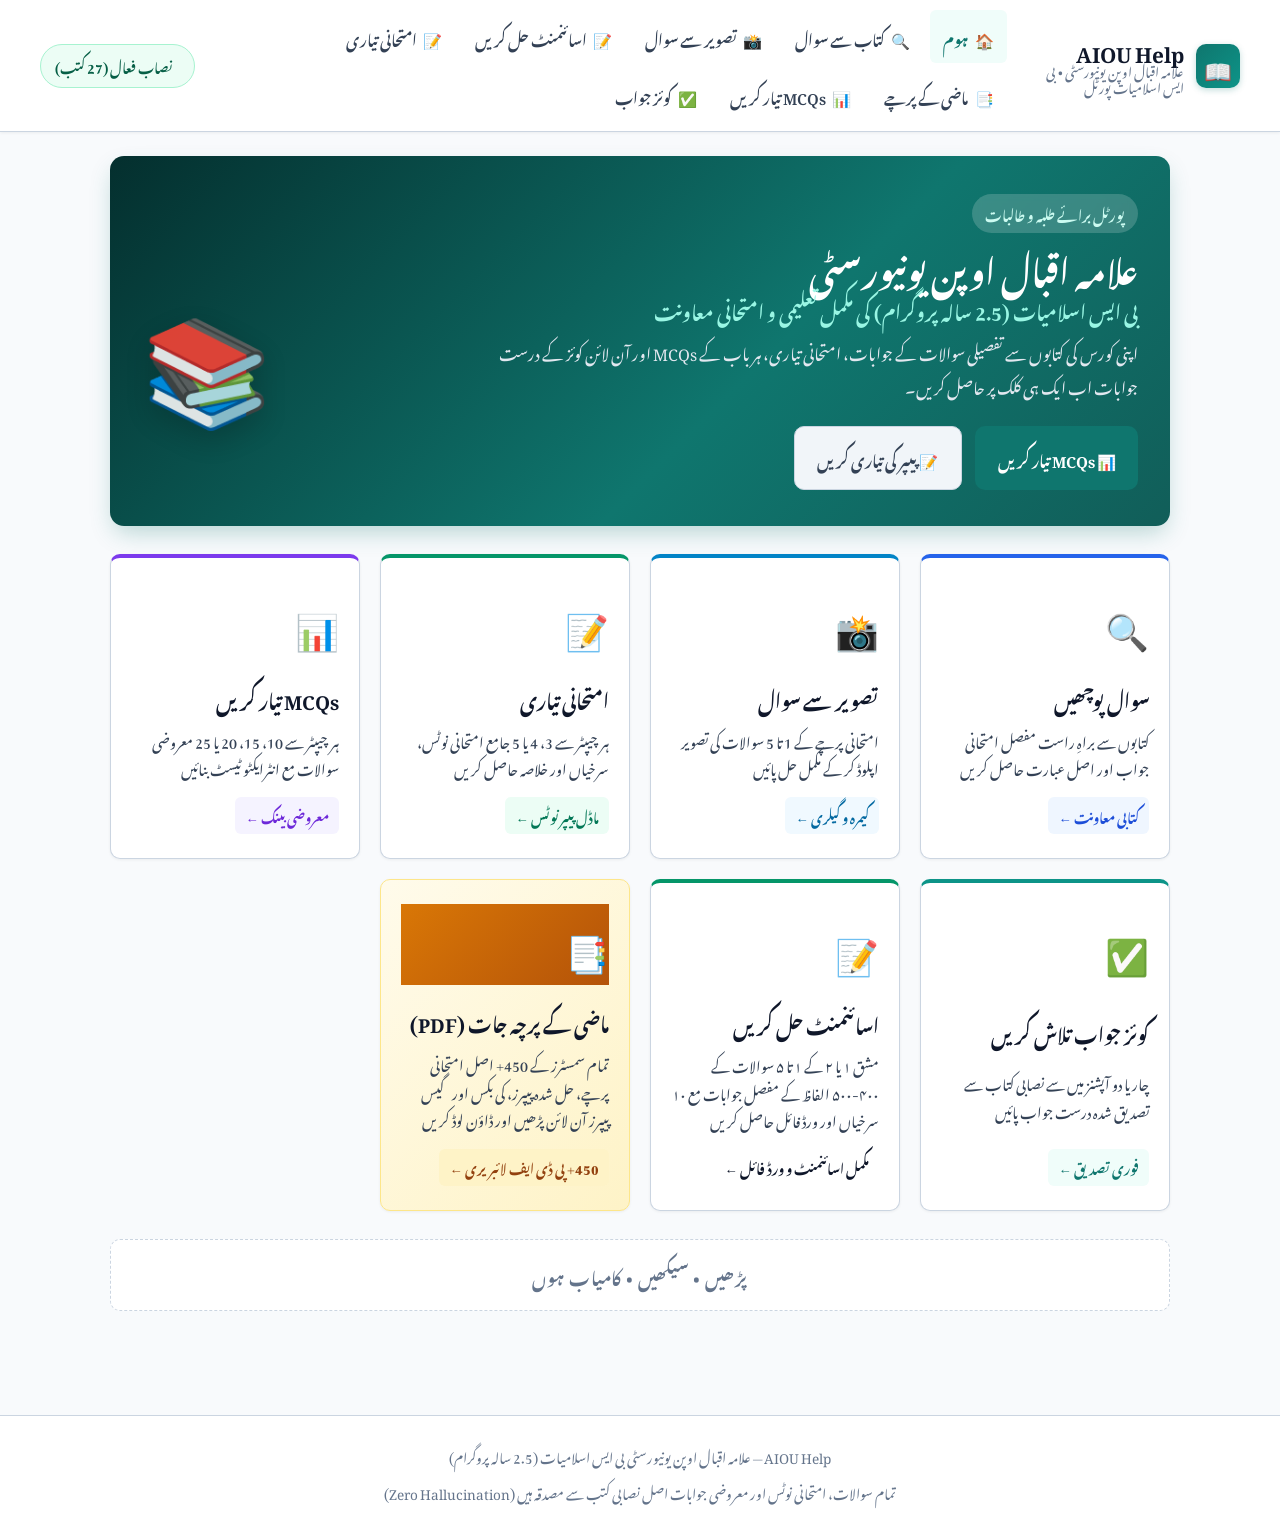
==== commit 4cd47bd4: "Fix Latin-1 Content-Disposition header encoding bug, add server-side 302 redirect for all non-local " ====
--- a/index.html
+++ b/index.html
@@ -10,7 +10,10 @@
     <link rel="preconnect" href="https://fonts.googleapis.com">
     <link rel="preconnect" href="https://fonts.gstatic.com" crossorigin>
     <link href="https://fonts.googleapis.com/css2?family=Gulzar&family=Noto+Nastaliq+Urdu:wght@400;600;700&display=swap" rel="stylesheet">
-    <link rel="stylesheet" href="style.css">
+    <meta http-equiv="Cache-Control" content="no-cache, no-store, must-revalidate">
+    <meta http-equiv="Pragma" content="no-cache">
+    <meta http-equiv="Expires" content="0">
+    <link rel="stylesheet" href="style.css?v=2.6.2">
 </head>
 <body>
 
@@ -660,8 +663,8 @@
                                 </label>
                                 <select id="past-semester-select" class="form-select urdu-text" onchange="onPastSemesterChange()">
                                     <option value="1">سمسٹر 1 (Semester 1 - 125 پرچے)</option>
-                                    <option value="2">سمسٹر 2 (Semester 2 - 132 پرچے)</option>
-                                    <option value="3">سمسٹر 3 (Semester 3 - 121 پرچے)</option>
+                                    <option value="2">سمسٹر 2 (Semester 2 - 129 پرچے)</option>
+                                    <option value="3">سمسٹر 3 (Semester 3 - 100 پرچے)</option>
                                     <option value="4">سمسٹر 4 (Semester 4 - 37 پرچے)</option>
                                     <option value="5">سمسٹر 5 (Semester 5 - 41 پرچے)</option>
                                 </select>
@@ -1135,33 +1138,43 @@
     <div id="pdf-viewer-modal" class="pdf-modal-overlay" style="display: none;">
         <div class="pdf-modal-container">
             <div class="pdf-modal-header">
-                <div class="pdf-modal-title-wrap">
-                    <span class="pdf-modal-icon">📖</span>
-                    <div>
-                        <h3 id="pdf-modal-title" class="pdf-modal-title">پرچہ کا عنوان</h3>
-                        <span id="pdf-modal-meta" class="pdf-modal-meta">کورس | سائز | سمسٹر</span>
-                    </div>
-                </div>
-                <div class="pdf-modal-controls">
-                    <button type="button" class="pdf-modal-btn" onclick="downloadActivePdfModal()" title="ڈاؤن لوڈ کریں">
-                        <span>⬇️ ڈاؤن لوڈ</span>
-                    </button>
-                    <button type="button" class="pdf-modal-btn" onclick="shareActivePdfModal()" title="واٹس ایپ پر شیئر کریں">
-                        <span>📲 شیئر</span>
-                    </button>
-                    <button type="button" class="pdf-modal-btn" onclick="togglePdfModalFullscreen()" title="فل اسکرین ویو">
-                        <span>🖥️</span>
-                    </button>
-                    <button type="button" class="pdf-modal-btn pdf-modal-close-btn" onclick="closePdfViewerModal()" title="بند کریں">
+                <!-- Top Row: Icon, Title, and Close Button -->
+                <div class="pdf-modal-top-row">
+                    <div class="pdf-modal-title-wrap">
+                        <span class="pdf-modal-icon">📖</span>
+                        <div class="pdf-modal-heading-text">
+                            <h3 id="pdf-modal-title" class="pdf-modal-title">پرچہ کا عنوان</h3>
+                            <span id="pdf-modal-meta" class="pdf-modal-meta">کورس | سائز | سمسٹر</span>
+                        </div>
+                    </div>
+                    <button type="button" class="pdf-modal-close-icon-btn" onclick="closePdfViewerModal()" title="بند کریں">
                         <span>✕</span>
                     </button>
                 </div>
+
+                <!-- Bottom Row: Action Toolbar (View Switcher, Download, Share, Fullscreen) -->
+                <div class="pdf-modal-controls">
+                    <button type="button" class="pdf-modal-btn btn-modal-toggle-view" id="btn-modal-toggle-view" onclick="togglePdfViewerMode()" title="ویور موڈ تبدیل کریں">
+                        <span id="btn-modal-toggle-view-text">🖼️ کینوس موڈ میں دیکھیں</span>
+                    </button>
+                    <button type="button" class="pdf-modal-btn btn-modal-download" onclick="downloadActivePdfModal()" title="موبائل یا پی سی پر محفوظ کریں">
+                        <span>⬇️ فائل ڈاؤن لوڈ</span>
+                    </button>
+                    <button type="button" class="pdf-modal-btn btn-modal-share" onclick="shareActivePdfModal()" title="واٹس ایپ پر پی ڈی ایف فائل بھیجیں">
+                        <span>📲 واٹس ایپ شیئر</span>
+                    </button>
+                    <button type="button" class="pdf-modal-btn btn-modal-fullscreen" onclick="togglePdfModalFullscreen()" title="مکمل اسکرین ویو">
+                        <span>🖥️ فل اسکرین</span>
+                    </button>
+                </div>
             </div>
             <div class="pdf-modal-body">
-                <iframe id="pdf-modal-iframe" src="about:blank" class="pdf-modal-iframe"></iframe>
+                <div id="pdf-modal-canvas-container" class="pdf-modal-canvas-container"></div>
+                <iframe id="pdf-modal-iframe" src="about:blank" class="pdf-modal-iframe" style="display: none;"></iframe>
+                <div id="pdf-modal-fallback" class="pdf-modal-fallback" style="display: none;"></div>
                 <div id="pdf-modal-loading" class="pdf-modal-loading" style="display: none;">
                     <div class="spinner"></div>
-                    <span>پرچہ لوڈ ہو رہا ہے، براہِ کرم انتظار فرمائیں...</span>
+                    <span id="pdf-modal-loading-text">پرچہ لوڈ ہو رہا ہے، براہِ کرم انتظار فرمائیں...</span>
                 </div>
             </div>
         </div>
@@ -1173,6 +1186,7 @@
         <span id="toast-message">مواد کامیابی سے کاپی ہوگیا۔</span>
     </div>
 
-    <script src="app.js"></script>
+    <script src="js/pdf.min.js?v=2.6.2"></script>
+    <script src="app.js?v=2.6.2"></script>
 </body>
 </html>
--- a/style.css
+++ b/style.css
@@ -3289,11 +3289,18 @@
 .pdf-modal-header {
     background: linear-gradient(135deg, #0f766e 0%, #0d9488 100%);
     color: #ffffff;
-    padding: 0.85rem 1.25rem;
+    padding: 0.9rem 1.25rem;
+    display: flex;
+    flex-direction: column;
+    gap: 0.75rem;
+}
+
+.pdf-modal-top-row {
     display: flex;
     align-items: center;
     justify-content: space-between;
-    gap: 1rem;
+    gap: 0.75rem;
+    width: 100%;
 }
 
 .pdf-modal-title-wrap {
@@ -3301,11 +3308,17 @@
     align-items: center;
     gap: 0.75rem;
     min-width: 0;
+    flex-grow: 1;
 }
 
 .pdf-modal-icon {
     font-size: 1.5rem;
     flex-shrink: 0;
+}
+
+.pdf-modal-heading-text {
+    min-width: 0;
+    flex-grow: 1;
 }
 
 .pdf-modal-title {
@@ -3319,49 +3332,153 @@
 }
 
 .pdf-modal-meta {
-    font-size: 0.78rem;
+    font-size: 0.8rem;
     color: #ccfbf1;
     display: block;
     white-space: nowrap;
     overflow: hidden;
     text-overflow: ellipsis;
+    margin-top: 0.15rem;
+}
+
+.pdf-modal-close-icon-btn {
+    background: #ef4444;
+    color: #ffffff;
+    border: none;
+    width: 34px;
+    height: 34px;
+    border-radius: 50%;
+    font-size: 1.1rem;
+    font-weight: 800;
+    display: flex;
+    align-items: center;
+    justify-content: center;
+    cursor: pointer;
+    flex-shrink: 0;
+    transition: all 0.15s ease;
+}
+
+.pdf-modal-close-icon-btn:hover {
+    background: #dc2626;
+    transform: scale(1.05);
 }
 
 .pdf-modal-controls {
     display: flex;
     align-items: center;
     gap: 0.5rem;
-    flex-shrink: 0;
+    flex-wrap: wrap;
 }
 
 .pdf-modal-btn {
     background: rgba(255, 255, 255, 0.15);
     color: #ffffff;
     border: 1px solid rgba(255, 255, 255, 0.3);
-    padding: 0.35rem 0.75rem;
+    padding: 0.4rem 0.85rem;
     border-radius: var(--radius-sm);
-    font-size: 0.82rem;
+    font-size: 0.84rem;
     font-weight: 700;
     cursor: pointer;
     transition: all 0.15s ease;
-    display: flex;
-    align-items: center;
-    gap: 0.25rem;
+    display: inline-flex;
+    align-items: center;
+    gap: 0.35rem;
 }
 
 .pdf-modal-btn:hover {
     background: rgba(255, 255, 255, 0.28);
 }
 
-.pdf-modal-close-btn {
-    background: #ef4444 !important;
-    border-color: #dc2626 !important;
-    font-size: 1.1rem;
-    padding: 0.3rem 0.65rem;
-}
-
-.pdf-modal-close-btn:hover {
-    background: #b91c1c !important;
+.btn-modal-download {
+    background: #0d9488 !important;
+    border-color: #14b8a6 !important;
+}
+.btn-modal-download:hover {
+    background: #0f766e !important;
+}
+
+.btn-modal-share {
+    background: #16a34a !important;
+    border-color: #22c55e !important;
+}
+.btn-modal-share:hover {
+    background: #15803d !important;
+}
+
+.btn-modal-toggle-view {
+    background: #6366f1 !important;
+    border-color: #818cf8 !important;
+}
+.btn-modal-toggle-view:hover {
+    background: #4f46e5 !important;
+}
+
+.btn-modal-fullscreen {
+    background: #2563eb !important;
+    border-color: #3b82f6 !important;
+}
+
+/* Fallback card inside modal */
+.pdf-modal-fallback {
+    position: absolute;
+    top: 0;
+    left: 0;
+    right: 0;
+    bottom: 0;
+    background: #ffffff;
+    color: var(--text-primary);
+    padding: 2rem 1.5rem;
+    display: flex;
+    flex-direction: column;
+    align-items: center;
+    justify-content: center;
+    text-align: center;
+    overflow-y: auto;
+    z-index: 5;
+}
+
+.pdf-fallback-card {
+    max-width: 550px;
+    background: #f8fafc;
+    border: 2px dashed #cbd5e1;
+    border-radius: var(--radius-lg);
+    padding: 2rem 1.5rem;
+}
+
+.pdf-fallback-icon {
+    font-size: 3rem;
+    margin-bottom: 0.75rem;
+}
+
+.pdf-fallback-title {
+    font-size: 1.25rem;
+    font-weight: 800;
+    color: var(--text-primary);
+    margin-bottom: 0.35rem;
+}
+
+.pdf-fallback-meta {
+    font-size: 0.88rem;
+    color: var(--text-secondary);
+    margin-bottom: 1.25rem;
+}
+
+.pdf-fallback-tip-box {
+    background: #ecfdf5;
+    border: 1px solid #a7f3d0;
+    border-radius: var(--radius-md);
+    padding: 1rem;
+    text-align: right;
+    margin-bottom: 1.5rem;
+    font-size: 0.9rem;
+    line-height: 1.6;
+}
+
+.pdf-fallback-btns {
+    display: flex;
+    gap: 0.75rem;
+    justify-content: center;
+    flex-wrap: wrap;
 }
 
 .pdf-modal-body {
@@ -3376,6 +3493,48 @@
     height: 100%;
     border: none;
     display: block;
+}
+
+.pdf-modal-canvas-container {
+    width: 100%;
+    height: 100%;
+    overflow-y: auto;
+    overflow-x: hidden;
+    padding: 1rem 0.5rem;
+    display: flex;
+    flex-direction: column;
+    align-items: center;
+    gap: 1.25rem;
+    background: #0f172a;
+    -webkit-overflow-scrolling: touch;
+}
+
+.pdf-page-wrapper {
+    display: flex;
+    flex-direction: column;
+    align-items: center;
+    width: 100%;
+    max-width: 850px;
+}
+
+.pdf-page-badge {
+    background: rgba(30, 41, 59, 0.85);
+    color: #cbd5e1;
+    padding: 0.2rem 0.75rem;
+    border-radius: 9999px;
+    font-size: 0.75rem;
+    font-weight: 700;
+    margin-bottom: 0.35rem;
+    border: 1px solid rgba(255, 255, 255, 0.12);
+}
+
+.pdf-page-canvas {
+    width: 100% !important;
+    height: auto !important;
+    max-width: 100%;
+    border-radius: var(--radius-sm);
+    box-shadow: 0 10px 25px -5px rgba(0, 0, 0, 0.5);
+    background: #ffffff;
 }
 
 .pdf-modal-loading {
@@ -3430,6 +3589,49 @@
         max-width: 100vw;
         border-radius: 0;
     }
-}
-
-
+
+    .pdf-modal-header {
+        padding: 0.65rem 0.85rem;
+        gap: 0.45rem;
+    }
+
+    .pdf-modal-top-row {
+        gap: 0.5rem;
+    }
+
+    .pdf-modal-title {
+        font-size: 0.95rem;
+    }
+
+    .pdf-modal-meta {
+        font-size: 0.75rem;
+    }
+
+    .pdf-modal-controls {
+        display: grid;
+        grid-template-columns: 1fr 1fr;
+        gap: 0.4rem;
+        width: 100%;
+    }
+
+    .pdf-modal-controls .btn-modal-toggle-view {
+        grid-column: span 2;
+        background: #4f46e5 !important;
+        border-color: #6366f1 !important;
+        font-weight: 800;
+        padding: 0.5rem 0.5rem;
+    }
+
+    .pdf-modal-controls .btn-modal-fullscreen {
+        display: none;
+    }
+
+    .pdf-modal-btn {
+        width: 100%;
+        justify-content: center;
+        padding: 0.5rem 0.4rem;
+        font-size: 0.78rem;
+    }
+}
+
+
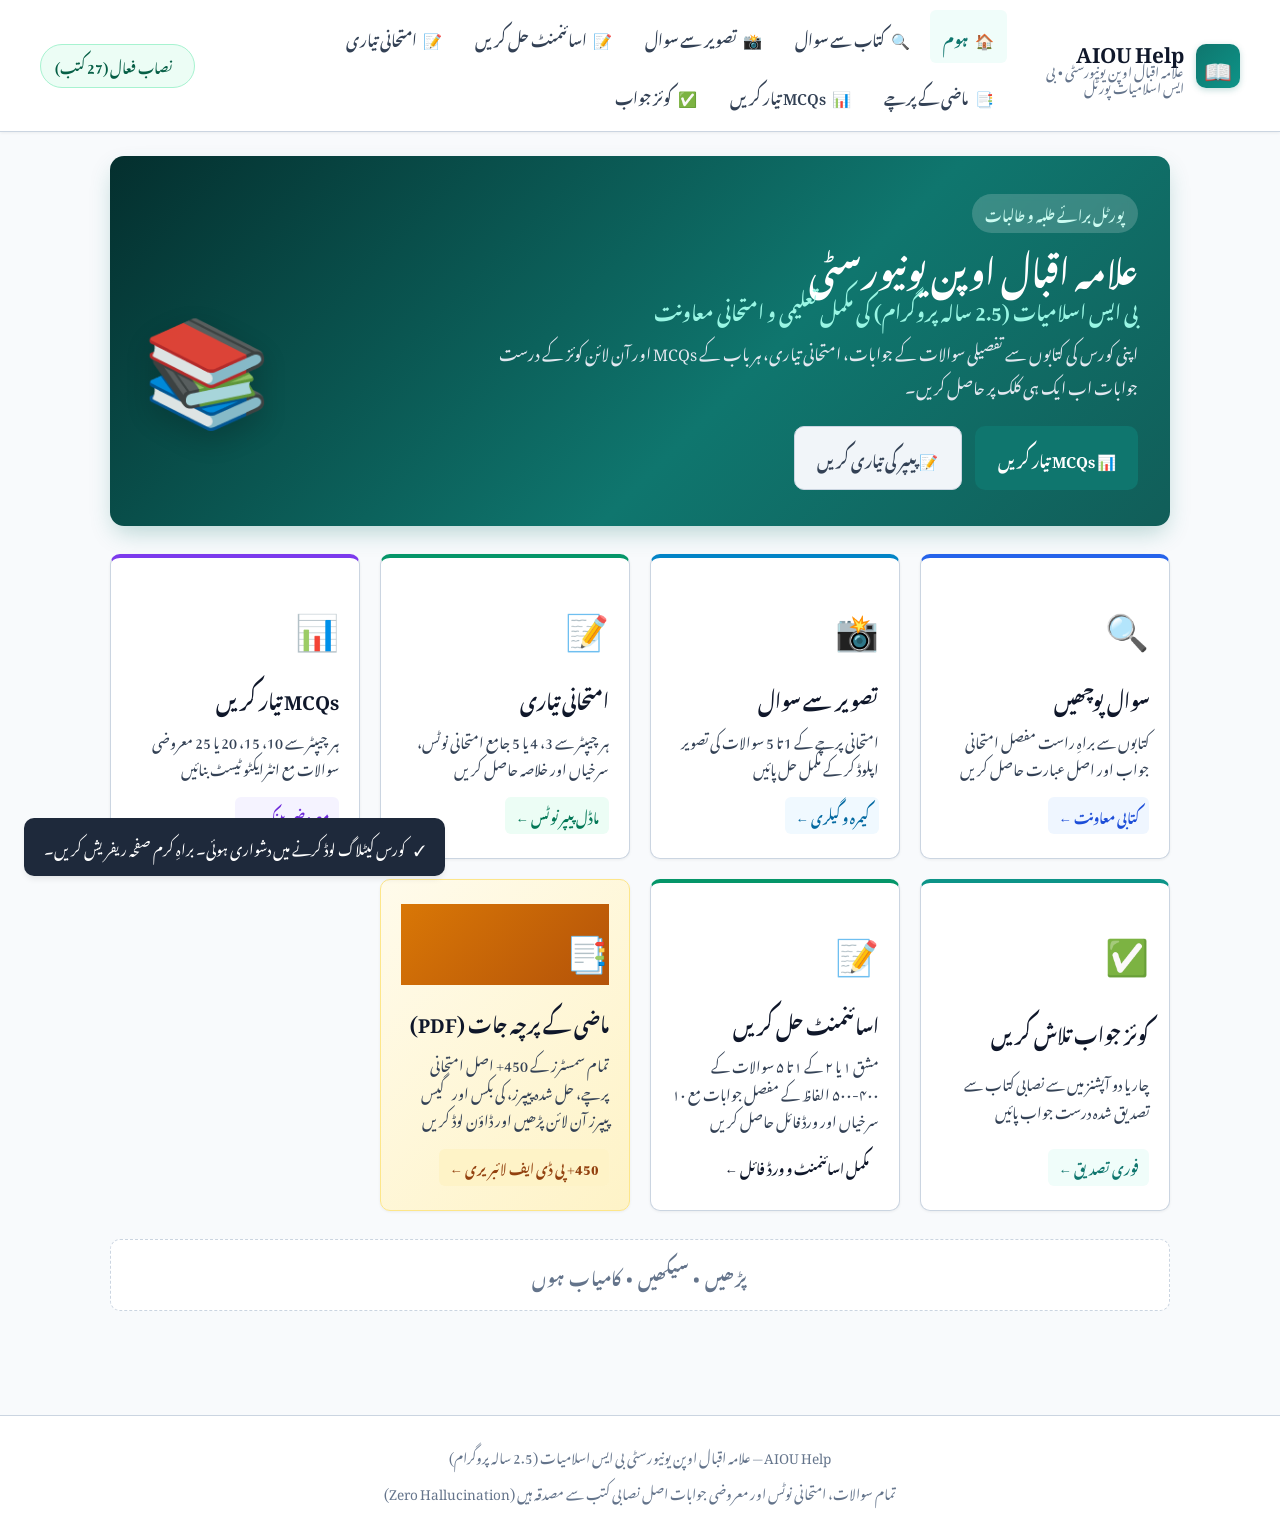
==== commit 2bfc4d2f: "Compress 1901 Keybook to 13.56MB, remove viewer file size blocker, and bump version to 2.6.4" ====
--- a/index.html
+++ b/index.html
@@ -13,7 +13,7 @@
     <meta http-equiv="Cache-Control" content="no-cache, no-store, must-revalidate">
     <meta http-equiv="Pragma" content="no-cache">
     <meta http-equiv="Expires" content="0">
-    <link rel="stylesheet" href="style.css?v=2.6.2">
+    <link rel="stylesheet" href="style.css?v=2.6.4">
 </head>
 <body>
 
@@ -1186,7 +1186,7 @@
         <span id="toast-message">مواد کامیابی سے کاپی ہوگیا۔</span>
     </div>
 
-    <script src="js/pdf.min.js?v=2.6.2"></script>
-    <script src="app.js?v=2.6.2"></script>
+    <script src="js/pdf.min.js?v=2.6.4"></script>
+    <script src="app.js?v=2.6.4"></script>
 </body>
 </html>
